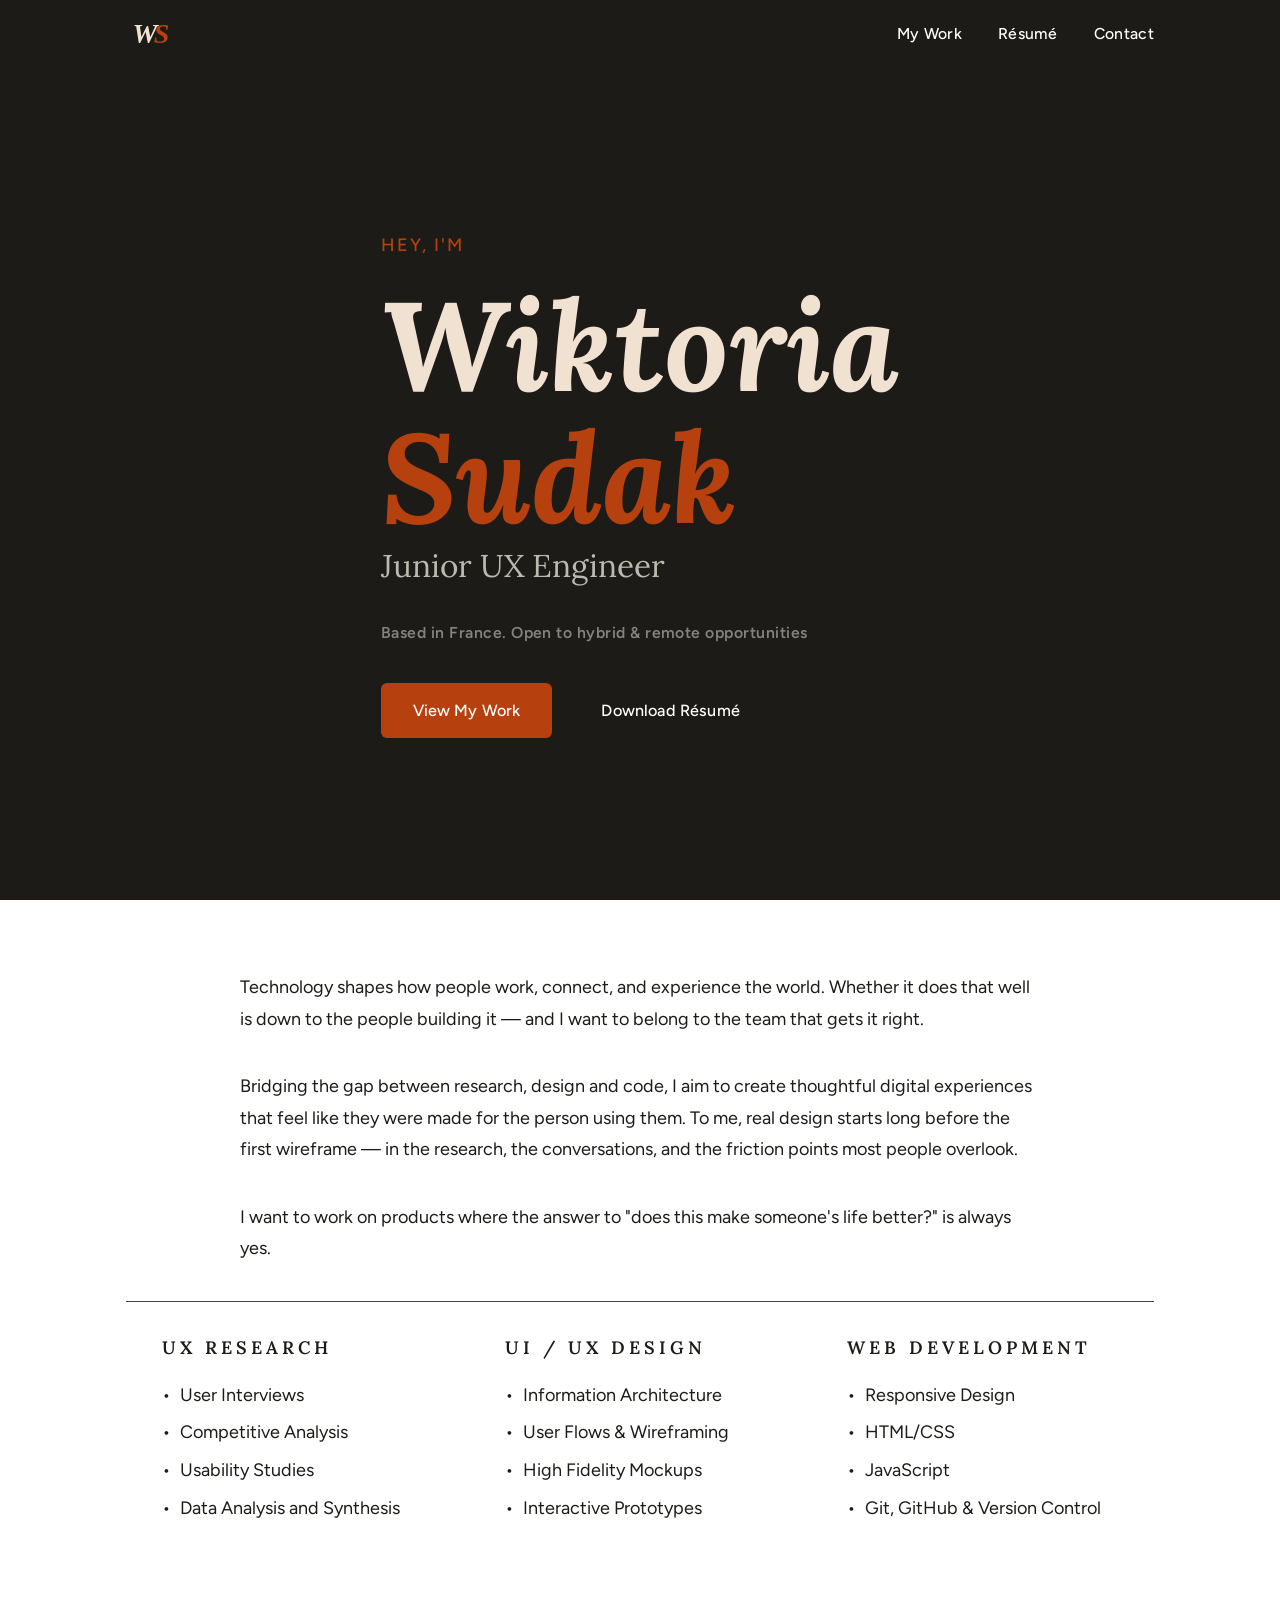
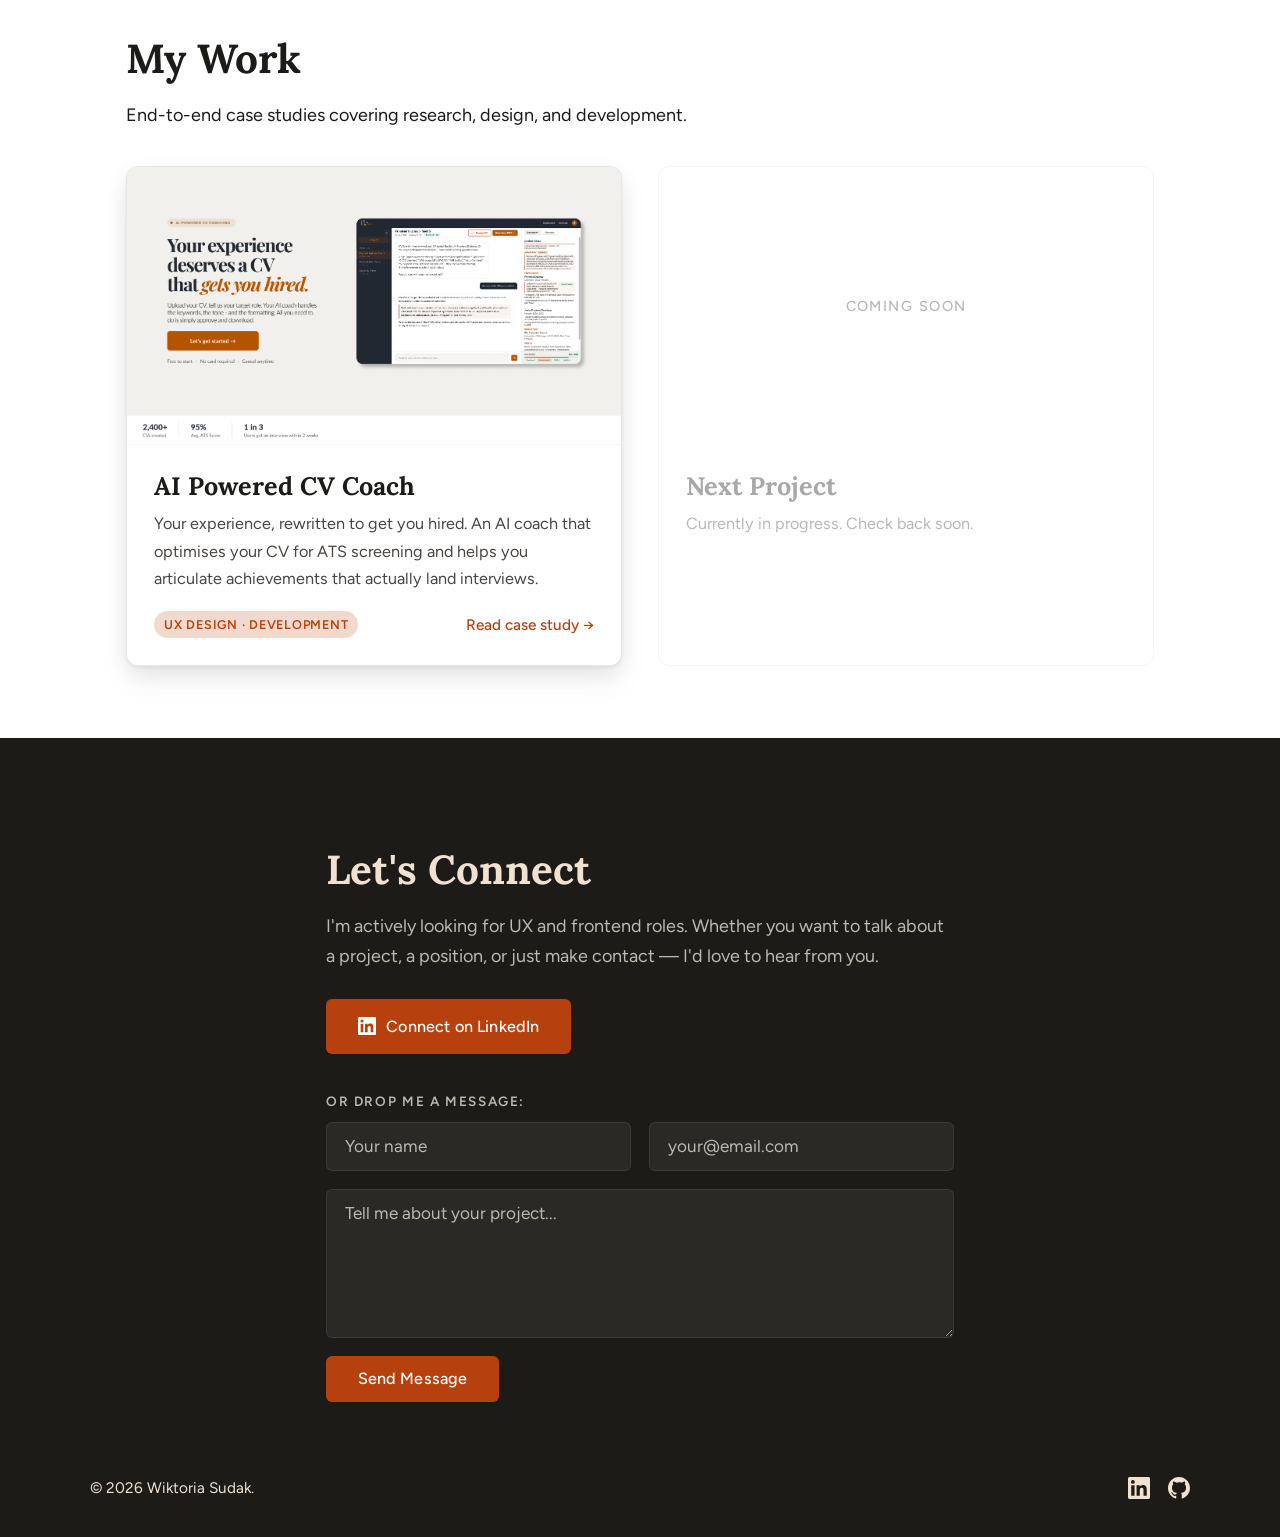
==== index.html @ c0b6336a "Resume added." ====
<!DOCTYPE html>
<html lang="en">
  <head>
    <meta charset="UTF-8" />
    <meta name="viewport" content="width=device-width, initial-scale=1.0" />
    <meta
      name="description"
      content="Wiktoria Sudak — UX Engineer portfolio. Designing and building thoughtful digital experiences."
    />
    <title>Wiktoria Sudak — UX Engineer</title>

    <!-- Favicon -->
    <link rel="icon" type="image/png" href="assets/images/logo/logo-favicon.png" />
    <link rel="apple-touch-icon" sizes="180x180" href="assets/images/logo/apple-touch-icon.png" />

    <!-- Google Fonts -->
    <link rel="preconnect" href="https://fonts.googleapis.com" />
    <link rel="preconnect" href="https://fonts.gstatic.com" crossorigin />
    <link
      href="https://fonts.googleapis.com/css2?family=Figtree:wght@400;500;600&family=Lora:ital,wght@0,600;0,700;1,600&display=swap"
      rel="stylesheet"
    />

    <!-- Stylesheets -->
    <link rel="stylesheet" href="css/style.css" />
    <link rel="stylesheet" href="css/components.css" />
    <link rel="stylesheet" href="css/animations.css" />
  </head>

  <body>

    <!-- ============================================================
         NAVBAR
    ============================================================ -->
    <nav class="navbar" id="navbar">
      <div class="nav-container">

        <a href="#hero" class="nav-logo">
          <img src="assets/images/logo/navbar-logo.svg" alt="WS logo" onerror="this.src='assets/images/logo/navbar-logo.png'">
        </a>

        <ul class="nav-links">
          <li><a href="#work" class="nav-link scroll-to">My Work</a></li>
          <li>
            <a href="resume.html" class="nav-link">Résumé</a>
          </li>
          <li><a href="#contact" class="nav-link scroll-to">Contact</a></li>
        </ul>

      </div>
    </nav>


    <!-- ============================================================
         HERO
    ============================================================ -->
    <section class="hero" id="hero">
      <div class="hero-container">

        <p class="hero-eyebrow">Hey, I'm</p>
        <h1 class="hero-name">
          <span class="hero-name-word hero-name-word--almond">Wiktoria</span><br>
          <span class="hero-name-word hero-name-word--rust">Sudak</span>
        </h1>
        <h2 class="hero-title">Junior UX Engineer</h2>
        <p class="hero-availability-text">Based in France. Open to hybrid &amp; remote opportunities</p>
        <!-- <hr class="hero-rule"> -->
        <div class="hero-cta">
          <a href="#work" class="btn btn-primary scroll-to">View My Work</a>
          <a
            href="resume.pdf"
            class="btn btn-secondary"
            target="_blank"
            rel="noopener noreferrer"
          >Download Résumé</a>
        </div>

      </div>
    </section>


    <!-- ============================================================
         BIO & SKILLS
    ============================================================ -->
    <section class="bio-skills" id="about">
      <div class="section-container">

        <p class="bio-intro">Technology shapes how people work, connect, and experience the world. 
          Whether it does that well is down to the people building it — 
          and I want to belong to the team that gets it right.
        </p>
        <p class="bio-intro">
          Bridging the gap between research, design and code, I aim to create thoughtful digital experiences that feel like they were made for the person using them. 
          To me, real design starts long before the first wireframe — in the research, the conversations, and the friction points most people overlook.
        </p>

        <p class="bio-intro">
          I want to work on products where the answer to "does this make someone's life better?" is always yes.
        </p>


        <hr class="bio-divider">

        <div class="skills-grid">

          <div class="skills-column">
            <h3 class="skills-heading">UX Research</h3>
            <ul class="skills-list">
              <li>User Interviews</li>
              <li>Competitive Analysis</li>
              <li>Usability Studies</li>
              <li>Data Analysis and Synthesis</li>
            </ul>
          </div>

          <div class="skills-column">
            <h3 class="skills-heading">UI / UX Design</h3>
            <ul class="skills-list">
              <li>Information Architecture</li>
              <li>User Flows & Wireframing</li>
              <li>High Fidelity Mockups</li>
              <li>Interactive Prototypes</li>
            </ul>
          </div>

          <div class="skills-column">
            <h3 class="skills-heading">Web Development</h3>
            <ul class="skills-list">
              <li>Responsive Design</li>
              <li>HTML/CSS</li>
              <li>JavaScript</li>
              <li>Git, GitHub & Version Control</li>
            </ul>
          </div>

        </div>

      </div>
    </section>


    <!-- ============================================================
         WORK — CASE STUDIES
    ============================================================ -->
    <section class="work" id="work">
      <div class="section-container">

        <div class="section-header">
          <h2 class="section-title">My Work</h2>
          <p class="section-subtitle">
            End-to-end case studies covering research, design, and development.
          </p>
        </div>
        <div class="case-studies-grid">

          <!-- Case Study Card 1: CV Sensei -->
          <article class="case-study-card" data-index="01">
            <a href="case-studies/cv-sensei.html" class="card-link">

              <div class="card-image-wrapper">
                <img
                  src="assets/images/cv-sensei/cover.png"
                  alt="CV Sensei project — AI-powered CV optimisation tool"
                  class="card-image"
                  loading="lazy"
                />
              </div>

              <div class="card-content">
                <h3 class="card-title">AI Powered CV Coach</h3>
                <p class="card-description">
                  Your experience, rewritten to get you hired. 
                  An AI coach that optimises your CV for ATS screening and helps you 
                  articulate achievements that actually land interviews.
                </p>
                <div class="card-meta">
                  <span class="card-tag">UX Design · Development</span>
                  <span class="card-read-more">Read case study →</span>
                </div>
              </div>

            </a>
          </article>

          <!-- Placeholder Card — Future Project -->
          <article class="case-study-card case-study-card--coming-soon" data-index="02">
            <div class="card-image-wrapper card-image-placeholder">
              <span class="placeholder-label">Coming Soon</span>
            </div>
            <div class="card-content">
              <h3 class="card-title">Next Project</h3>
              <p class="card-description">
                Currently in progress. Check back soon.
              </p>
            </div>
          </article>

        </div>

      </div>
    </section>


    <!-- ============================================================
         CONTACT
    ============================================================ -->
    <section class="contact" id="contact">
      <div class="section-container">

        <div class="section-header">
          <h2 class="section-title">Let's Connect</h2>
          <p class="section-subtitle">
            I'm actively looking for UX and frontend roles. 
            Whether you want to talk about a project, a position, 
            or just make contact — I'd love to hear from you.
          </p>
        </div>

        <a
          href="https://linkedin.com/in/wksudak"
          target="_blank"
          rel="noopener noreferrer"
          class="btn btn-primary contact-linkedin-btn"
        >
          <svg xmlns="http://www.w3.org/2000/svg" width="18" height="18" viewBox="0 0 24 24" fill="currentColor" aria-hidden="true">
            <path d="M20.447 20.452h-3.554v-5.569c0-1.328-.027-3.037-1.852-3.037-1.853 0-2.136 1.445-2.136 2.939v5.667H9.351V9h3.414v1.561h.046c.477-.9 1.637-1.85 3.37-1.85 3.601 0 4.267 2.37 4.267 5.455v6.286zM5.337 7.433a2.062 2.062 0 0 1-2.063-2.065 2.064 2.064 0 1 1 2.063 2.065zm1.782 13.019H3.555V9h3.564v11.452zM22.225 0H1.771C.792 0 0 .774 0 1.729v20.542C0 23.227.792 24 1.771 24h20.451C23.2 24 24 23.227 24 22.271V1.729C24 .774 23.2 0 22.222 0h.003z"/>
          </svg>
          Connect on LinkedIn
        </a>

        <div class="form-divider">
          <span>OR DROP ME A MESSAGE:</span>
        </div>

        <form
          class="contact-form"
          id="contact-form"
          action="https://formspree.io/f/mnjlzlgr"
          method="POST"
        >
          <div class="form-row">
            <div class="form-group">
              <input
                type="text"
                id="name"
                name="name"
                class="form-input"
                placeholder="Your name"
                required
              />
            </div>
            <div class="form-group">
              <input
                type="email"
                id="email"
                name="email"
                class="form-input"
                placeholder="your@email.com"
                required
              />
            </div>
          </div>

          <div class="form-group">
            <textarea
              id="message"
              name="message"
              class="form-input form-textarea"
              placeholder="Tell me about your project..."
              rows="6"
              required
            ></textarea>
          </div>

          <button type="submit" class="btn btn-primary contact-submit-btn">
            Send Message
          </button>

          <p class="form-status" id="form-status" aria-live="polite"></p>

        </form>

      </div>
    </section>


    <!-- ============================================================
         FOOTER
    ============================================================ -->
    <footer class="footer">
      <div class="footer-container">
        <p class="footer-copy">
          &copy; <span id="footer-year"></span> Wiktoria Sudak.
        </p>
        <ul class="footer-links">
          <li>
            <a
              href="https://linkedin.com/in/wksudak"
              target="_blank"
              rel="noopener noreferrer"
              class="footer-link"
              aria-label="LinkedIn"
            >
              <svg xmlns="http://www.w3.org/2000/svg" width="22" height="22" viewBox="0 0 24 24" fill="currentColor" aria-hidden="true">
                <path d="M20.447 20.452h-3.554v-5.569c0-1.328-.027-3.037-1.852-3.037-1.853 0-2.136 1.445-2.136 2.939v5.667H9.351V9h3.414v1.561h.046c.477-.9 1.637-1.85 3.37-1.85 3.601 0 4.267 2.37 4.267 5.455v6.286zM5.337 7.433a2.062 2.062 0 0 1-2.063-2.065 2.064 2.064 0 1 1 2.063 2.065zm1.782 13.019H3.555V9h3.564v11.452zM22.225 0H1.771C.792 0 0 .774 0 1.729v20.542C0 23.227.792 24 1.771 24h20.451C23.2 24 24 23.227 24 22.271V1.729C24 .774 23.2 0 22.222 0h.003z"/>
              </svg>
            </a>
          </li>
          <li>
            <a
              href="https://github.com/nmkap"
              target="_blank"
              rel="noopener noreferrer"
              class="footer-link"
              aria-label="GitHub"
            >
              <svg xmlns="http://www.w3.org/2000/svg" width="22" height="22" viewBox="0 0 24 24" fill="currentColor" aria-hidden="true">
                <path d="M12 0C5.374 0 0 5.373 0 12c0 5.302 3.438 9.8 8.207 11.387.599.111.793-.261.793-.577v-2.234c-3.338.726-4.033-1.416-4.033-1.416-.546-1.387-1.333-1.756-1.333-1.756-1.089-.745.083-.729.083-.729 1.205.084 1.839 1.237 1.839 1.237 1.07 1.834 2.807 1.304 3.492.997.107-.775.418-1.305.762-1.604-2.665-.305-5.467-1.334-5.467-5.931 0-1.311.469-2.381 1.236-3.221-.124-.303-.535-1.524.117-3.176 0 0 1.008-.322 3.301 1.23A11.509 11.509 0 0 1 12 5.803c1.02.005 2.047.138 3.006.404 2.291-1.552 3.297-1.23 3.297-1.23.653 1.653.242 2.874.118 3.176.77.84 1.235 1.911 1.235 3.221 0 4.609-2.807 5.624-5.479 5.921.43.372.823 1.102.823 2.222v3.293c0 .319.192.694.801.576C20.566 21.797 24 17.3 24 12c0-6.627-5.373-12-12-12z"/>
              </svg>
            </a>
          </li>
        </ul>
      </div>
    </footer>


    <!-- Scripts -->
    <script src="js/main.js"></script>
    <script src="js/form.js"></script>

  </body>
</html>
---- css/style.css ----
/* ------------------------------------------------------------
   Branding & Design Tokens
   ------------------------------------------------------------ */
:root {
 /* Backgrounds */
  --color-bg-dark:     #1C1B18;
  --color-bg-light:    #FFFBF1;
  --color-bg-white:    #FFFFFF;
  --color-bg-brown:    #562114;

/* Text — light surfaces */
  --color-text-primary:   #1C1B18;
  --color-text-accent:    #B7410E;
  --color-text-muted:     #4A4540;;

  /* Text — dark surfaces */
  --color-text-on-dark-primary: #FFFFFF;
  --color-text-on-dark-secondary:#F0E1D1;
  --color-text-on-dark-muted: #BCBAAE;
  --color-text-on-dark-accent: #B7410E;
  --color-text-on-dark-tertiary: #85827F;

  /* Buttons */
  --color-accent:       #B7410E;
  --color-secondary:    #F0E1D1;
  --color-accent-hover: #8E270E;

  /* Borders */
  --color-border:      #1C1B18;

  /* Typography */
  --font-sans:   'Figtree', system-ui, sans-serif;
  --font-serif:  'Lora', Georgia, serif;

  /* Spacing scale */
  --space-xs:  0.5rem;
  --space-sm:  1rem;  
  --space-md:  2rem;
  --space-lg:  4rem;
  --space-xl:  8rem;

  /* Layout */
  --max-width:       1100px;
  --nav-height:      68px;
  --border-radius:   12px;
  --border-radius-sm: 6px;

  /* Transitions */
  --transition: 0.25s ease;
}


/* ------------------------------------------------------------
   Reset & Box Model
   ------------------------------------------------------------ */
*,
*::before,
*::after {
  box-sizing: border-box;
  margin: 0;
  padding: 0;
}

html {
  scroll-behavior: smooth;
  scroll-padding-top: var(--nav-height);
  font-size: 18px;
  -webkit-text-size-adjust: 100%;
}

body {
  font-family: var(--font-sans);
  background-color: var(--color-bg-white);
  color: var(--color-text-primary);
  line-height: 1.7;
  min-height: 100vh;
  overflow-x: hidden;
}

img {
  display: block;
  max-width: 100%;
  height: auto;
}

a {
  color: inherit;
  text-decoration: none;
}

ul {
  list-style: none;
}

button {
  cursor: pointer;
  font-family: inherit;
  border: none;
  background: none;
}


/* ------------------------------------------------------------
   Typography
   ------------------------------------------------------------ */
h1, h2, h3, h4 {
  font-family: var(--font-serif);
  line-height: 1.15;
  font-weight: 700;
}

.section-title {
  font-family: var(--font-serif);
  font-size: clamp(1.5rem, 3.5vw, 2.25rem);
  font-weight: 700;
  color: var(--color-text-primary);
  margin-bottom: var(--space-sm);
}

.section-subtitle {
  font-size: 1rem;
  color: var(--color-text-secondary);
  max-width: 480px;
}

.section-header {
  margin-bottom: var(--space-md);
}

.section-container {
  max-width: var(--max-width);
  margin: 0 auto;
  padding: var(--space-lg) var(--space-md);
}


/* ------------------------------------------------------------
   Buttons
   ------------------------------------------------------------ */
.btn {
  display: inline-flex;
  align-items: center;
  gap: 0.5rem;
  padding: 0.75rem 1.75rem;
  border-radius: var(--border-radius-sm);
  font-size: 0.9rem;
  font-weight: 500;
  letter-spacing: 0.01em;
  transition: background-color var(--transition),
              color var(--transition),
              border-color var(--transition),
              transform var(--transition);
}

.btn:active {
  transform: scale(0.98);
}

.btn-primary {
  background-color: var(--color-accent);
  color: var(--color-text-on-dark-primary);
}

.btn-primary:hover {
  background-color: var(--color-accent-hover);
}

.btn-secondary {
  /* border: 1px solid var(--color-secondary); */
  color: var(--color-text-on-dark-primary);
  background-color: transparent;
}

.btn-secondary:hover {
  border-color: var(--color-accent-hover);
  color: var(--color-accent-hover);
}

.inline-accent-link {
  color: var(--color-accent);
  text-decoration: underline;
  text-underline-offset: 2px;
  transition: color 0.2s ease;
}

.inline-accent-link:hover {
  color: var(--color-accent-hover);
}

.btn-full {
  width: 100%;
  justify-content: center;
}
---- css/components.css ----
/* ============================================================
   COMPONENTS.CSS — Navbar, Hero, Cards, Form, Footer
   ============================================================ */


/* ------------------------------------------------------------
   NAVBAR
   ------------------------------------------------------------ */
.navbar {
  position: fixed;
  top: 0;
  left: 0;
  right: 0;
  z-index: 100;
  height: var(--nav-height);
  background-color: var(--color-bg-dark);
  backdrop-filter: blur(12px);
  -webkit-backdrop-filter: blur(12px);
  border-bottom: 1px solid transparent;
  transition: border-color var(--transition);
}

/* JS adds this class on scroll */
.navbar.scrolled {
  border-bottom-color: var(--color-border);
}

.nav-container {
  max-width: var(--max-width);
  margin: 0 auto;
  padding: 0 var(--space-md);
  height: 100%;
  display: flex;
  align-items: center;
  justify-content: space-between;
}

.nav-logo {
  display: flex;
  align-items: center;
  transition: opacity var(--transition);
}

.nav-logo img {
  height: 50px;
  width: auto;
  display: block;
}

.nav-logo:hover {
  opacity: 0.7;
}

.nav-links {
  display: flex;
  align-items: center;
  gap: var(--space-md);
}

.nav-link {
  font-size: 0.875rem;
  font-weight: 500;
  color: var(--color-text-on-dark-primary);
  letter-spacing: 0.02em;
  transition: color var(--transition);
  position: relative;
}

.nav-link::after {
  content: '';
  position: absolute;
  bottom: -3px;
  left: 0;
  width: 0;
  height: 1px;
  background-color: rgba(255, 255, 255, 0.7);
  transition: width var(--transition);
}

.nav-link:hover,
.nav-link.active {
  color: rgba(255, 255, 255, 0.95);
}

.nav-link:hover::after,
.nav-link.active::after {
  width: 100%;
}


/* ------------------------------------------------------------
   HERO
   ------------------------------------------------------------ */
.hero {
  min-height: 100vh;
  display: flex;
  align-items: center;
  padding-top: var(--nav-height);
  background-color: var(--color-bg-dark);
}

.hero-container {
  max-width: var(--max-width);
  margin: 0 auto;
  padding: var(--space-lg) var(--space-md);
}

.hero-eyebrow {
  font-size: 1rem;
  font-weight: 500;
  color: var(--color-accent);
  letter-spacing: 0.1em;
  text-transform: uppercase;
  margin-bottom: var(--space-sm);
}

.hero-name {
  font-family: var(--font-serif);
  color: var(--color-text-on-dark-secondary);
  font-size: clamp(3.5rem, 17.5vw, 7rem);
  font-weight: 700;
  font-style: italic;
  line-height: 1.05;
  margin-bottom: 0.25rem;
}

.hero-name-word--almond {
  color: var(--color-text-on-dark-secondary);
}

.hero-name-word--rust {
  color: var(--color-accent);
}

.hero-title {
  font-family: var(--font-serif);
  font-size: clamp(1.25rem, 2.5vw, 1.75rem);
  font-weight: 300;
  font-style: normal;
  color: var(--color-text-on-dark-muted);
  margin-bottom: var(--space-md);
}

.hero-availability-text {
  font-size: 0.875rem;
  font-weight: 600;
  color: var(--color-text-on-dark-tertiary);
  letter-spacing: 0.03em;
  margin-bottom: var(--space-md);
}

/* .hero-rule {
  width: 40px;
  border: none;
  border-top: 1px solid rgba(183, 65, 14, 0.45);
  margin-bottom: 48px;
} */

.hero-cta {
  display: flex;
  gap: var(--space-sm);
  flex-wrap: wrap;
}


/* ------------------------------------------------------------
   BIO & SKILLS
   ------------------------------------------------------------ */
.bio-skills {
  background-color: var(--color-bg-white);
  /* border-top: 1px solid #ece8e0; */
}

.bio-intro {
  font-family: var(--font-sans);
  font-size: 1rem;
  color: var(--color-text-primary);
  line-height: 1.75;
  max-width: 800px;
  margin: 0 auto var(--space-md);
  text-align: left;
}

.bio-divider {
  border: none;
  border-top: 1px solid var(--color-text-muted);
  margin: 0 0 var(--space-md);
}

.skills-grid {
  display: grid;
  grid-template-columns: repeat(3, 1fr);
  gap: var(--space-md);
  padding-left: var(--space-md);
}

.skills-heading {
  font-family: var(--font-serif);
  font-size: 1rem;
  font-weight: 600;
  letter-spacing: 0.22em;
  text-transform: uppercase;
  color: var(--color-text-primary);
  margin-bottom: var(--space-sm);
  text-align: left;
}

.skills-list {
  list-style: none;
  text-align: left;
}

.skills-list li {
  font-family: var(--font-sans);
  font-size: 1rem;
  color: var(--color-text-primary);
  padding: 0.3rem 0;
  line-height: 1.5;
  padding-left: 1rem;
  position: relative;
}

.skills-list li::before {
  content: "•";
  position: absolute;
  left: 0;
}


/* ------------------------------------------------------------
   WORK — CASE STUDY CARDS
   ------------------------------------------------------------ */
.work {
  background-color: var(--color-bg-white);
}

.work .section-container {
  padding-top: var(--space-md);
}

.section-subtitle {
  max-width: none;
}

.case-studies-grid {
  display: grid;
  grid-template-columns: repeat(auto-fit, minmax(320px, 1fr));
  gap: var(--space-md);
}

.case-study-card {
  background-color: var(--color-bg-white);
  border: 1px solid rgba(28,27,24,0.10);
  border-radius: var(--border-radius);
  overflow: hidden;
  box-shadow:
    0 2px 4px rgba(28,27,24,0.06),
    0 8px 24px rgba(28,27,24,0.08),
    0 16px 32px rgba(28,27,24,0.05);
  transition: transform 0.28s cubic-bezier(0.34,1.56,0.64,1), box-shadow 0.28s ease, border-color 0.28s ease;
  position: relative;
  top: 0;
}

.case-study-card:hover {
  transform: scale(1.03) translateY(-6px);
  border-color: rgba(122, 98, 72, 0.18);
  box-shadow:
    0 4px 8px rgba(28,27,24,0.07),
    0 16px 40px rgba(28,27,24,0.10),
    0 24px 48px rgba(28,27,24,0.06);
}

.case-study-card:active {
  transform: scale(1.01) translateY(2px);
  box-shadow:
    0 1px 3px rgba(28,27,24,0.05),
    0 4px 12px rgba(28,27,24,0.06),
    0 8px 16px rgba(28,27,24,0.04);
  transition-duration: 0.08s;
}

.case-study-card--coming-soon {
  opacity: 0.38;
  box-shadow: none;
  pointer-events: none;
}

.card-link {
  display: block;
}

.card-image-wrapper {
  position: relative;
  overflow: hidden;
  aspect-ratio: 16 / 9;
  background-color: var(--color-bg-white);
}

.card-image {
  width: 100%;
  height: 100%;
  object-fit: cover;
}

.card-image-placeholder {
  display: flex;
  align-items: center;
  justify-content: center;
  background: repeating-linear-gradient(
    45deg,
    var(--color-bg-card),
    var(--color-bg-card) 10px,
    var(--color-bg-light) 10px,
    var(--color-bg-light) 20px
  );
}

.placeholder-label {
  font-size: 0.8rem;
  font-weight: 500;
  color: var(--color-text-muted);
  letter-spacing: 0.1em;
  text-transform: uppercase;
}

.card-content {
  padding: 1.5rem;
}

.card-title {
  font-family: var(--font-serif);
  font-size: 1.4rem;
  font-weight: 700;
  color: var(--color-text-primary);
  margin-bottom: 0.5rem;
}

.card-description {
  font-size: 0.9rem;
  color: var(--color-text-muted);
  line-height: 1.7;
  margin-bottom: var(--space-sm);
}

.card-tag {
  display: inline-block;
  font-size: 0.7rem;
  font-weight: 600;
  letter-spacing: 0.06em;
  text-transform: uppercase;
  color: var(--color-text-on-dark-accent);
  background:rgba(183, 65, 14, 0.2);
  padding: 3px 10px;
  border-radius: 100px;
}

@media (max-width: 480px) {
  .card-tag {
    display: none;
  }
}

.card-meta {
  display: flex;
  align-items: center;
  justify-content: space-between;
}

.card-read-more {
  font-size: 0.85rem;
  font-weight: 500;
  color: var(--color-accent);
  transition: color var(--transition);
}

.case-study-card:hover .card-read-more {
  text-decoration: underline;
  text-underline-offset: 3px;
}


/* ------------------------------------------------------------
   CONTACT FORM
   ------------------------------------------------------------ */
.contact {
  background-color: var(--color-bg-dark);
  padding-top: var(--space-md);
}

.contact .section-container {
  padding-bottom: var(--space-sm);
  max-width: 700px;
}

.contact .section-header {
  margin-bottom: 1.5rem;
}

.contact .section-title {
  color: var(--color-text-on-dark-secondary);
}

.contact .section-subtitle {
  color: var(--color-text-on-dark-muted);
}

.contact-linkedin-btn,
.contact-submit-btn {
  display: flex;
  align-items: center;
  justify-content: center;
  gap: 0.6rem;
  margin-bottom: var(--space-sm);
  width: fit-content;
  margin-left: 0;
  margin-right: auto;
}

.form-divider {
  display: flex;
  align-items: center;
  justify-content: flex-start;
  gap: 1rem;
  margin-top: var(--space-md);
  margin-bottom: 0.5rem;
  color: var(--color-text-on-dark-muted);
  font-size: 0.75rem;
  font-weight: 600;
  letter-spacing: 0.12em;
}

.form-divider::before {
  display: none;
}

.form-divider::after {
  content: '';
  flex: 1;
  height: 1px;
  background-color: var(--color-border);
  opacity: 0.4;
}

.contact-form {
  max-width: 100%;
}

.form-row {
  display: grid;
  grid-template-columns: 1fr 1fr;
  gap: var(--space-sm);
}

.form-group {
  display: flex;
  flex-direction: column;
  margin-bottom: var(--space-sm);
}

.form-input {
  background-color: #2a2925;
  border: 1px solid rgba(255,255,255,0.08);
  border-radius: var(--border-radius-sm);
  color: var(--color-text-on-dark-primary);
  font-family: var(--font-sans);
  font-size: 0.95rem;
  padding: 0.75rem 1rem;
  transition: border-color var(--transition);
  width: 100%;
  outline: none;
  appearance: none;
  -webkit-appearance: none;
}

.form-input::placeholder {
  color: var(--color-text-on-dark-muted);
}

.form-input:focus {
  border-color: var(--color-accent);
}

.form-textarea {
  resize: vertical;
  min-height: 140px;
}

.form-status {
  margin-top: var(--space-sm);
  font-size: 0.9rem;
  text-align: center;
}

.form-status.success { color: #6ee7b7; }
.form-status.error   { color: #fca5a5; }


/* ------------------------------------------------------------
   FOOTER
   ------------------------------------------------------------ */
.footer {
  background-color: var(--color-bg-dark);
  border-top: 1px solid var(--color-border);
  padding: var(--space-md);
}

.footer-container {
  max-width: var(--max-width);
  margin: 0 auto;
  display: flex;
  align-items: center;
  justify-content: space-between;
  flex-wrap: wrap;
  gap: var(--space-sm);
}

.footer-copy {
  font-size: 0.85rem;
  color: var(--color-text-on-dark-secondary);
}

.footer-links {
  display: flex;
  gap: var(--space-sm);
}

.footer-link {
  display: flex;
  align-items: center;
  color: var(--color-text-on-dark-secondary);
  transition: color var(--transition);
}

.footer-link:hover {
  color: var(--color-accent);
}


/* ------------------------------------------------------------
   RESPONSIVE
   ------------------------------------------------------------ */
@media (max-width: 640px) {
  .form-row {
    grid-template-columns: 1fr;
    gap: 0;
  }

  .skills-grid {
    grid-template-columns: 1fr;
  }

  .hero-cta {
    flex-direction: column;
  }

  .btn {
    width: 100%;
    justify-content: center;
  }

  .nav-links {
    gap: var(--space-sm);
  }

  .footer-copy {
    flex: 1;
  }
}



/* ============================================================
   CASE STUDY — cv-sensei.html
   ============================================================ */

/* ── WIREFRAME LABEL UTILITY ── */
.label {
  font-family: monospace;
  font-size: 11px;
  letter-spacing: 0.08em;
  text-transform: uppercase;
  color: #888;
  margin-bottom: 6px;
  display: block;
}

/* ── PLACEHOLDER FRAMES ── */
.case-study-page .placeholder {
  background: #d4d4d4;
  border: 2px dashed #aaa;
  display: flex;
  align-items: center;
  justify-content: center;
  color: #888;
  font-family: monospace;
  font-size: 13px;
  text-align: center;
  padding: 12px;
}

/* ── LAYOUT SHELL ── */
.page { max-width: 1000px; margin: 0 auto; }

/* ── SECTION WRAPPERS ── */
.case-study-page section {
  padding: 48px 48px;
  background-color: var(--color-bg-white);
}
.case-study-page section:first-of-type {
  padding-top: calc(var(--nav-height) + var(--space-lg));
}
.case-study-page section.dark,
.case-study-page section.contact {
  background: var(--color-bg-dark);
  color: var(--color-text-on-dark-secondary);
  border-bottom: 1px solid var(--color-border);
}
.case-study-page section.contact {
  padding: 0;
}

/* ── ORIGIN QUESTION ── */
.origin-question {
  font-size: clamp(24px, 2.5vw, 28px);
  font-weight: 500;
  font-style: italic;
  line-height: 1.4;
  max-width: 820px;
  margin: 48px 0 0;
  padding: 0 0 0 28px;
  border-left: 4px solid var(--color-accent);
  color: var(--color-text-primary);
}

/* ── TYPOGRAPHY OVERRIDES ── */
.case-study-page h1 { font-size: clamp(72px, 8vw, 96px); line-height: 1; margin-bottom: 12px; }
.case-study-page h2 { font-size: clamp(1.75rem, 2.5vw, 1.75rem); font-weight: 700; margin-bottom: 24px; }
.case-study-page .section-title { font-size: clamp(1.5rem, 3.5vw, 2.25rem); margin-bottom: var(--space-sm); }
.case-study-page h3 { font-size: 26px; font-weight: 600; margin-top: 60px; margin-bottom: 20px; }
.case-study-page .dark h3 { margin-top: 24px; }
.case-study-page p  { font-size: 18px; max-width: 1000px; margin-bottom: 16px; color: inherit; }
.case-study-page .footer-copy { color: var(--color-text-on-dark-secondary); font-size: 0.85rem; }

/* ── HERO INTRO ── */
.case-study-page section.dark h3 {
  font-family: var(--font-sans);
  font-size: 18px;
  font-weight: 400;
  line-height: 1.7;
  color: var(--color-text-on-dark-secondary);
  max-width: 720px;
  margin-bottom: 0;
}

/* ── HERO ── */
.back-link {
  display: inline-flex;
  align-items: center;
  gap: 8px;
  font-family: var(--font-sans);
  font-size: 18px;
  color: var(--color-text-on-dark-accent);
  margin-bottom: 32px;
  text-decoration: none;
}
.eyebrow {
  font-family: var(--font-sans);
  font-size: 16px;
  letter-spacing: 0.1em;
  text-transform: uppercase;
  color: var(--color-text-on-dark-secondary);
  margin-bottom: 40px;
  display: block;
}

/* ── TLDR BANNER ── */
.tldr-grid {
  display: grid;
  grid-template-columns: repeat(3, 1fr);
  gap: 0;
  border-top: 1px solid #444;
  margin-top: 64px;
  padding-top: 32px;
}
.tldr-item { padding-right: 40px; }
.tldr-item .tldr-key {
  font-family: var(--font-sans);
  font-size: 16px;
  color: var(--color-accent);
  text-transform: uppercase;
  letter-spacing: 0.08em;
  margin-bottom: 10px;
  display: block;
}
.tldr-item .tldr-val {
  font-family: var(--font-sans);
  font-size: 16px;
  color: var(--color-text-on-dark-secondary);
  line-height: 1.7;
}

/* ── TWO-COLUMN LAYOUTS ── */
.two-col {
  display: grid;
  grid-template-columns: 1fr 1fr;
  gap: 48px;
  align-items: start;
}
.two-col-wide {
  display: grid;
  grid-template-columns: 2fr 1fr;
  gap: 48px;
  align-items: start;
}

/* ── PROJECT OVERVIEW ── */
.overview-stack {
  display: flex;
  flex-direction: column;
  margin-bottom: 48px;
}
.overview-card {
  background: none;
  border: none;
  border-top: 1px solid #ddd;
}
.overview-card__two-col {
  display: grid;
  grid-template-columns: 1fr 1fr;
  gap: 32px;
}

@media (max-width: 768px) {
  .overview-card__two-col {
    grid-template-columns: 1fr;
  }
}
.overview-card__two-col p,
.overview-card p {
  max-width: none;
}

/* ── RESEARCH QUESTIONS ── */
.research-questions {
  border-left: 4px solid var(--color-accent);
  padding-left: 28px;
  margin-top: 50px;
}
.rq-item {
  display: flex;
  align-items: baseline;
  gap: 24px;
  padding: 20px 0;
  border-top: 1px solid #ddd;
}
.rq-item:first-child {
  border-top: none;
  padding-top: 0;
}
.rq-number {
  font-family: var(--font-sans);
  font-size: 18px;
  color: var(--color-accent);
  flex-shrink: 0;
  min-width: 20px;
}
.rq-text {
  font-size: 17px;
  line-height: 1.5;
  margin: 0;
}

/* ── RESEARCH ── */
.research-methods {
  display: grid;
  grid-template-columns: repeat(3, 1fr);
  gap: 0 48px;
  margin: 24px 0;
}
.method-card {
  background: none;
  border: none;
  border-top: 1px solid #ddd;
  padding: 24px 0;
  display: flex;
  flex-direction: column;
}
.method-stat {
  font-size: clamp(48px, 6vw, 72px);
  font-weight: 700;
  color: var(--color-accent);
  line-height: 1;
  margin-bottom: 12px;
}
.method-title {
  font-size: 17px;
  font-weight: 700;
  color: var(--color-text-primary);
  margin-bottom: 10px;
}
.method-body {
  font-size: 15px;
  line-height: 1.65;
  color: var(--color-text-secondary);
  margin: 0;
}
.findings-list {
  display: grid;
  grid-template-columns: repeat(2, 1fr);
  gap: 0 48px;
  margin: 24px 0;
}

@media (max-width: 768px) {
  .findings-list {
    grid-template-columns: 1fr;
  }
}
.finding-item {
  background: none;
  border: none;
  border-top: 1px solid #ddd;
  padding: 24px 0;
  display: flex;
  flex-direction: column;
}
.finding-number {
  font-family: var(--font-sans);
  font-size: 13px;
  color: #999;
  margin-bottom: 10px;
}
.finding-title {
  font-size: 17px;
  font-weight: 700;
  color: var(--color-text-primary);
  margin-bottom: 10px;
}
.finding-body {
  font-size: 15px;
  line-height: 1.65;
  color: var(--color-text-secondary);
  margin: 0;
}
.persona-quote {
  background: none;
  border: none;
  padding: 48px 0;
  margin: 0 auto;
  font-style: italic;
  font-size: clamp(20px, 3vw, 28px);
  line-height: 1.5;
  max-width: 680px;
  text-align: center;
}
.persona-quote cite {
  display: block;
  font-style: normal;
  font-size: 12px;
  letter-spacing: 0.08em;
  text-transform: uppercase;
  margin-top: 20px;
  color: #444;
  font-family: var(--font-sans);
}

/* ── PROBLEM ── */
.problem-statement {
  font-size: clamp(18px, 2.5vw, 20px);
  font-weight: 400;
  font-style: normal;
  line-height: 1.5;
  max-width: 820px;
  margin: 32px 0;
  padding: 0 0 0 28px;
  border-left: 4px solid var(--color-accent);
  color: var(--color-text-primary);
}
/* ── PERSONA CAROUSEL ── */
.persona-carousel-wrapper {
  position: relative;
  margin: 32px 0;
  cursor: none;
}
.persona-carousel-track {
  display: flex;
  gap: 24px;
  overflow-x: auto;
  scroll-behavior: smooth;
  scrollbar-width: none;
  -ms-overflow-style: none;
  /* Show exactly 2 cards, hinting at a third */
  padding-right: 80px;
}
.persona-carousel-track::-webkit-scrollbar {
  display: none;
}
.persona-card {
  flex: 0 0 max(calc(70% - 12px), 320px);
  background: none;
  border: none;
}
.persona-card img {
  width: 100%;
  height: auto;
  display: block;
}
.persona-scroll-hint {
  position: absolute;
  right: 0;
  top: 50%;
  transform: translateY(-50%);
  display: flex;
  align-items: center;
  gap: 6px;
  font-size: 12px;
  letter-spacing: 0.06em;
  text-transform: uppercase;
  color: #888;
  background: rgba(255,255,255,0.92);
  padding: 8px 14px;
  border-radius: 999px;
  pointer-events: none;
  opacity: 0;
  transition: opacity 0.25s ease;
}
.persona-scroll-hint--visible {
  opacity: 1;
}
.hmw-list {
  display: grid;
  grid-template-columns: repeat(2, 1fr);
  gap: 0 48px;
  margin: 24px 0;
}

@media (max-width: 768px) {
  .hmw-list {
    grid-template-columns: 1fr;
  }
}
.hmw-item {
  background: none;
  border: none;
  border-top: 1px solid #ddd;
  padding: 24px 0;
  display: flex;
  flex-direction: column;
}
.hmw-number {
  font-family: var(--font-sans);
  font-size: 13px;
  color: #999;
  margin-bottom: 10px;
}
.hmw-title {
  font-size: 17px;
  font-weight: 700;
  color: var(--color-text-primary);
  margin-bottom: 10px;
}
.hmw-label {
  margin-top: 48px;
}
.case-study-page .hmw-question {
  border-left: 3px solid var(--color-accent);
  padding: 12px 0 12px 24px;
  margin-bottom: 32px;
  font-family: var(--font-sans);
  font-size: clamp(20px, 2.5vw, 24px);
  font-weight: 500;
  font-style: italic;
  line-height: 1.4;
  color: var(--color-text-secondary);
}
.hmw-body {
  font-size: 15px;
  line-height: 1.65;
  color: var(--color-text-secondary);
  margin: 0;
}

/* ── DESIGNING THE SOLUTION ── */
.flow-placeholder { width: 100%; height: 320px; }
.wireframe-grid {
  display: grid;
  grid-template-columns: 1fr 1fr;
  gap: 24px;
  margin: 24px 0;
}

@media (max-width: 768px) {
  .wireframe-grid {
    grid-template-columns: 1fr;
  }
}
.mockup-row {
  display: grid;
  grid-template-columns: 7fr 3fr;
  gap: 40px;
  align-items: center;
  margin: 24px 0 48px;
}
.mockup-row--reverse {
  direction: rtl;
}
.mockup-row--reverse > * {
  direction: ltr;
}
.mockup-text p {
  max-width: none;
}
@media (max-width: 1024px) {
  .mockup-row,
  .mockup-row--reverse {
    grid-template-columns: 1fr;
    direction: ltr;
  }
  .mockup-row--reverse > * {
    direction: ltr;
  }
  .mockup-screen { order: 1; }
  .mockup-text   { order: 2; }
}

@media (max-width: 768px) {
  .tldr-grid {
    grid-template-columns: 1fr;
  }
  .tldr-item {
    padding-right: 0;
    padding-bottom: 24px;
  }
}
.mockup-grid {
  display: grid;
  grid-template-columns: repeat(3, 1fr);
  gap: 20px;
  margin: 24px 0;
}

/* ── REFINING ── */
.iteration-row {
  display: grid;
  grid-template-columns: 1fr 40px 1fr;
  gap: 16px;
  align-items: center;
  margin: 24px 0;
}
.iteration-row img {
  aspect-ratio: 20 / 13;
  object-fit: cover;
  object-position: top;
}
.arrow-box {
  text-align: center;
  font-size: 24px;
  color: #888;
}

@media (max-width: 1024px) {
  .iteration-row {
    grid-template-columns: 1fr;
  }
  .arrow-box {
    transform: rotate(90deg);
  }
}
.wcag-block {
  display: flex;
  flex-direction: column;
  gap: 20px;
}
.wcag-text h4 {
  font-size: 1.25rem;
  margin-bottom: 12px;
}
.wcag-text p {
  max-width: none;
}
.a11y-grid {
  display: grid;
  grid-template-columns: repeat(2, 1fr);
  gap: 20px;
  margin-top: 24px;
}
.a11y-card {
  background: none;
  border: none;
  border-top: 1px solid #ddd;
  padding: 24px 0;
}


/* ── REFLECTION ── */
.reflection-grid {
  display: grid;
  grid-template-columns: repeat(2, 1fr);
  gap: 64px;
  margin: 32px 0;
}
.reflection-card {
  background: none;
  border: none;
  border-top: 1px solid #ddd;
  padding: 24px 0;
}
.reflection-card li {
  margin-bottom: 20px;
}

@media (max-width: 1024px) {
  .reflection-grid {
    grid-template-columns: 1fr;
    gap: 0;
  }
}

/* ── DIVIDER ── */
.case-study-page hr { border: none; border-top: 1px solid #bbb; margin: 40px 0; }

/* ── Video wrapper & Safari play button ─────────────────────── */
/*
 * .video-wrapper is injected by JS only in Safari.
 * It inherits the video's display context and adds
 * the stacking context needed for the button overlay.
 */
.video-wrapper {
  position: relative;
  display: block;
  width: 100%;
}

.video-wrapper video {
  display: block;
  width: 100%;
}

.video-play-btn {
  position: absolute;
  inset: 0;
  display: flex;
  align-items: center;
  justify-content: center;
  background: rgba(0, 0, 0, 0.28);
  border: none;
  cursor: pointer;
  transition: background 0.2s ease, opacity 0.3s ease;
  color: #fff;
}

.video-play-btn:hover {
  background: rgba(0, 0, 0, 0.4);
}

.video-play-btn svg {
  width: 72px;
  height: 72px;
  filter: drop-shadow(0 2px 8px rgba(0, 0, 0, 0.4));
}
---- css/animations.css ----
/* ============================================================
   ANIMATIONS.CSS — Scroll reveal, transitions
   ============================================================ */

/* ------------------------------------------------------------
   Scroll reveal — elements fade up into view
   JS adds .visible class when element enters viewport
   ------------------------------------------------------------ */
.reveal {
  opacity: 0;
  transform: translateY(24px);
  transition: opacity 0.6s ease, transform 0.6s ease;
}

.reveal.visible {
  opacity: 1;
  transform: translateY(0);
}

/* Stagger delay for grid children */
.reveal:nth-child(1) { transition-delay: 0s; }
.reveal:nth-child(2) { transition-delay: 0.1s; }
.reveal:nth-child(3) { transition-delay: 0.2s; }
.reveal:nth-child(4) { transition-delay: 0.3s; }

/* Hero elements animate in on page load */
@keyframes fadeUp {
  from {
    opacity: 0;
    transform: translateY(20px);
  }
  to {
    opacity: 1;
    transform: translateY(0);
  }
}

.hero-eyebrow         { animation: fadeUp 0.6s ease 0.1s both; }
.hero-name            { animation: fadeUp 0.6s ease 0.2s both; }
.hero-title           { animation: fadeUp 0.6s ease 0.3s both; }
.hero-bio             { animation: fadeUp 0.6s ease 0.4s both; }
.hero-availability-text { animation: fadeUp 0.6s ease 0.5s both; }
.hero-cta             { animation: fadeUp 0.6s ease 0.6s both; }

/* Respect user's motion preferences */
@media (prefers-reduced-motion: reduce) {
  *,
  *::before,
  *::after {
    animation-duration: 0.01ms !important;
    transition-duration: 0.01ms !important;
  }

  html {
    scroll-behavior: auto;
  }
}
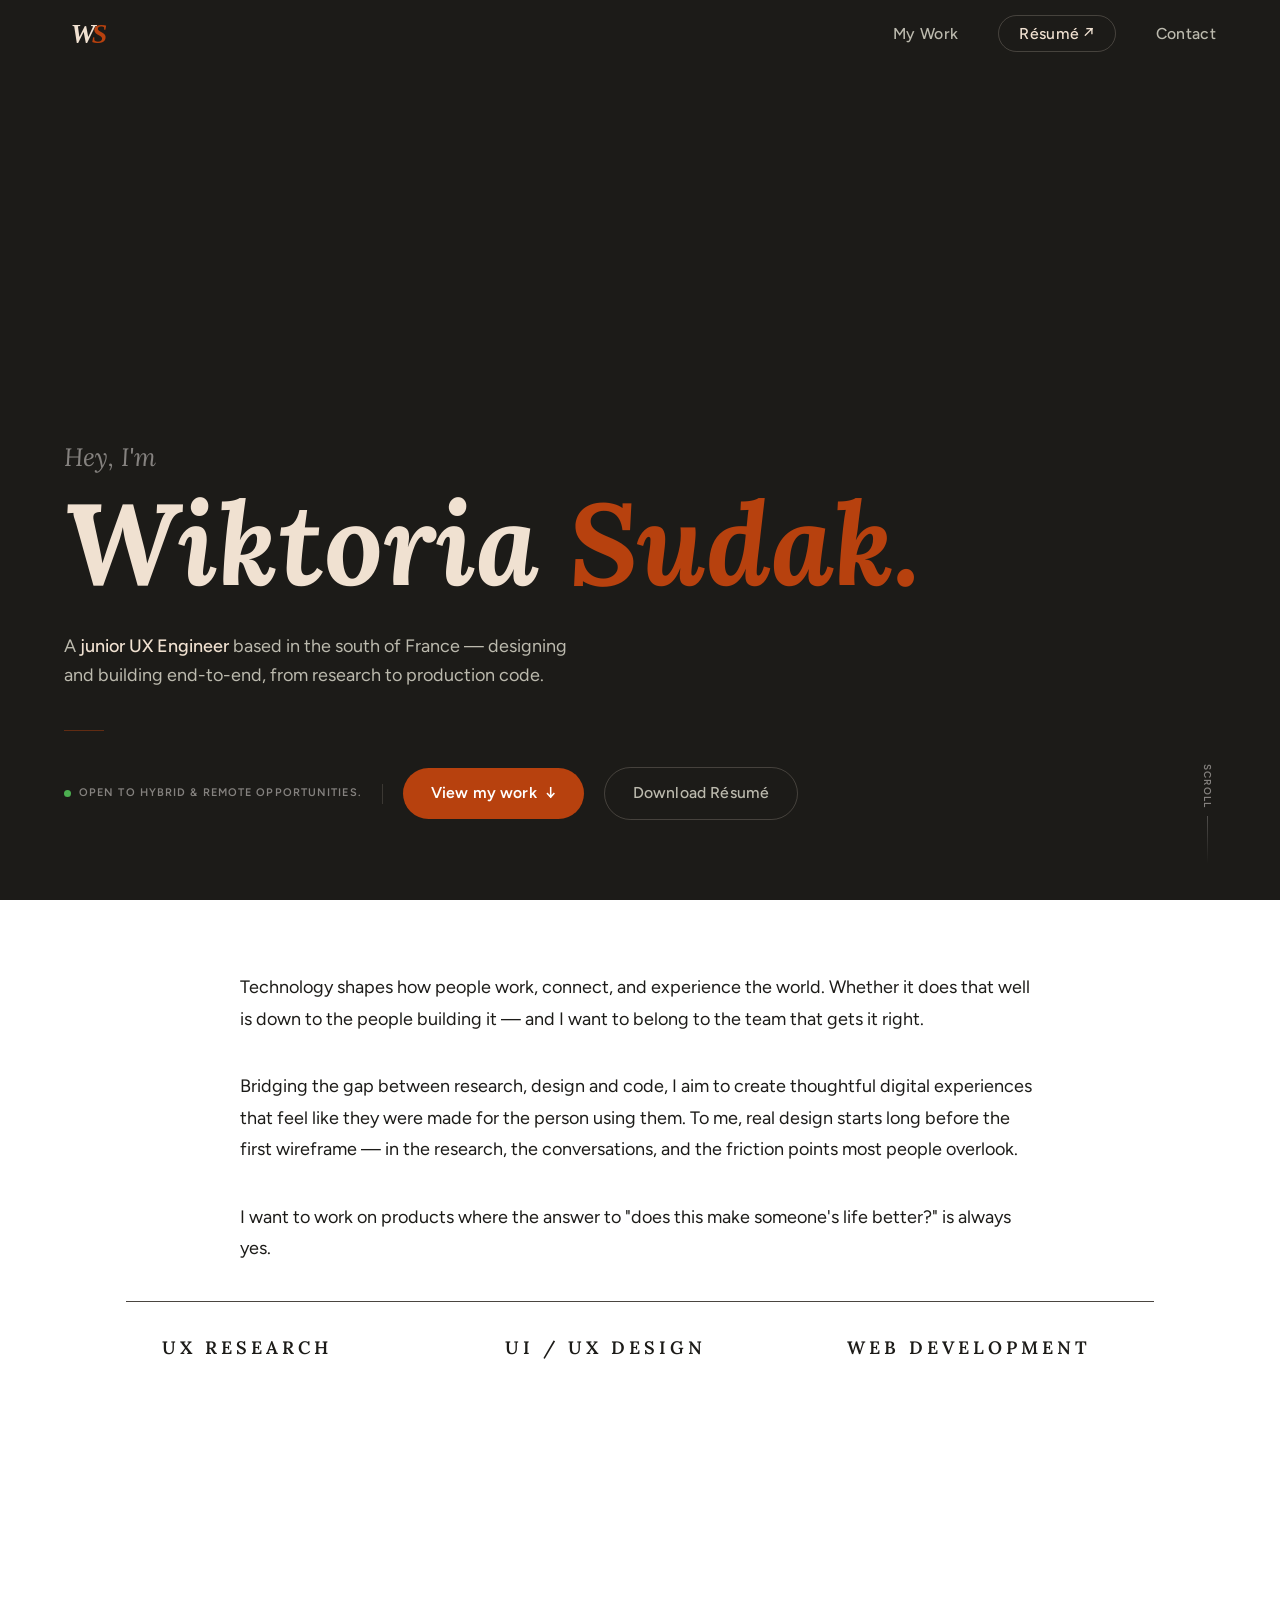
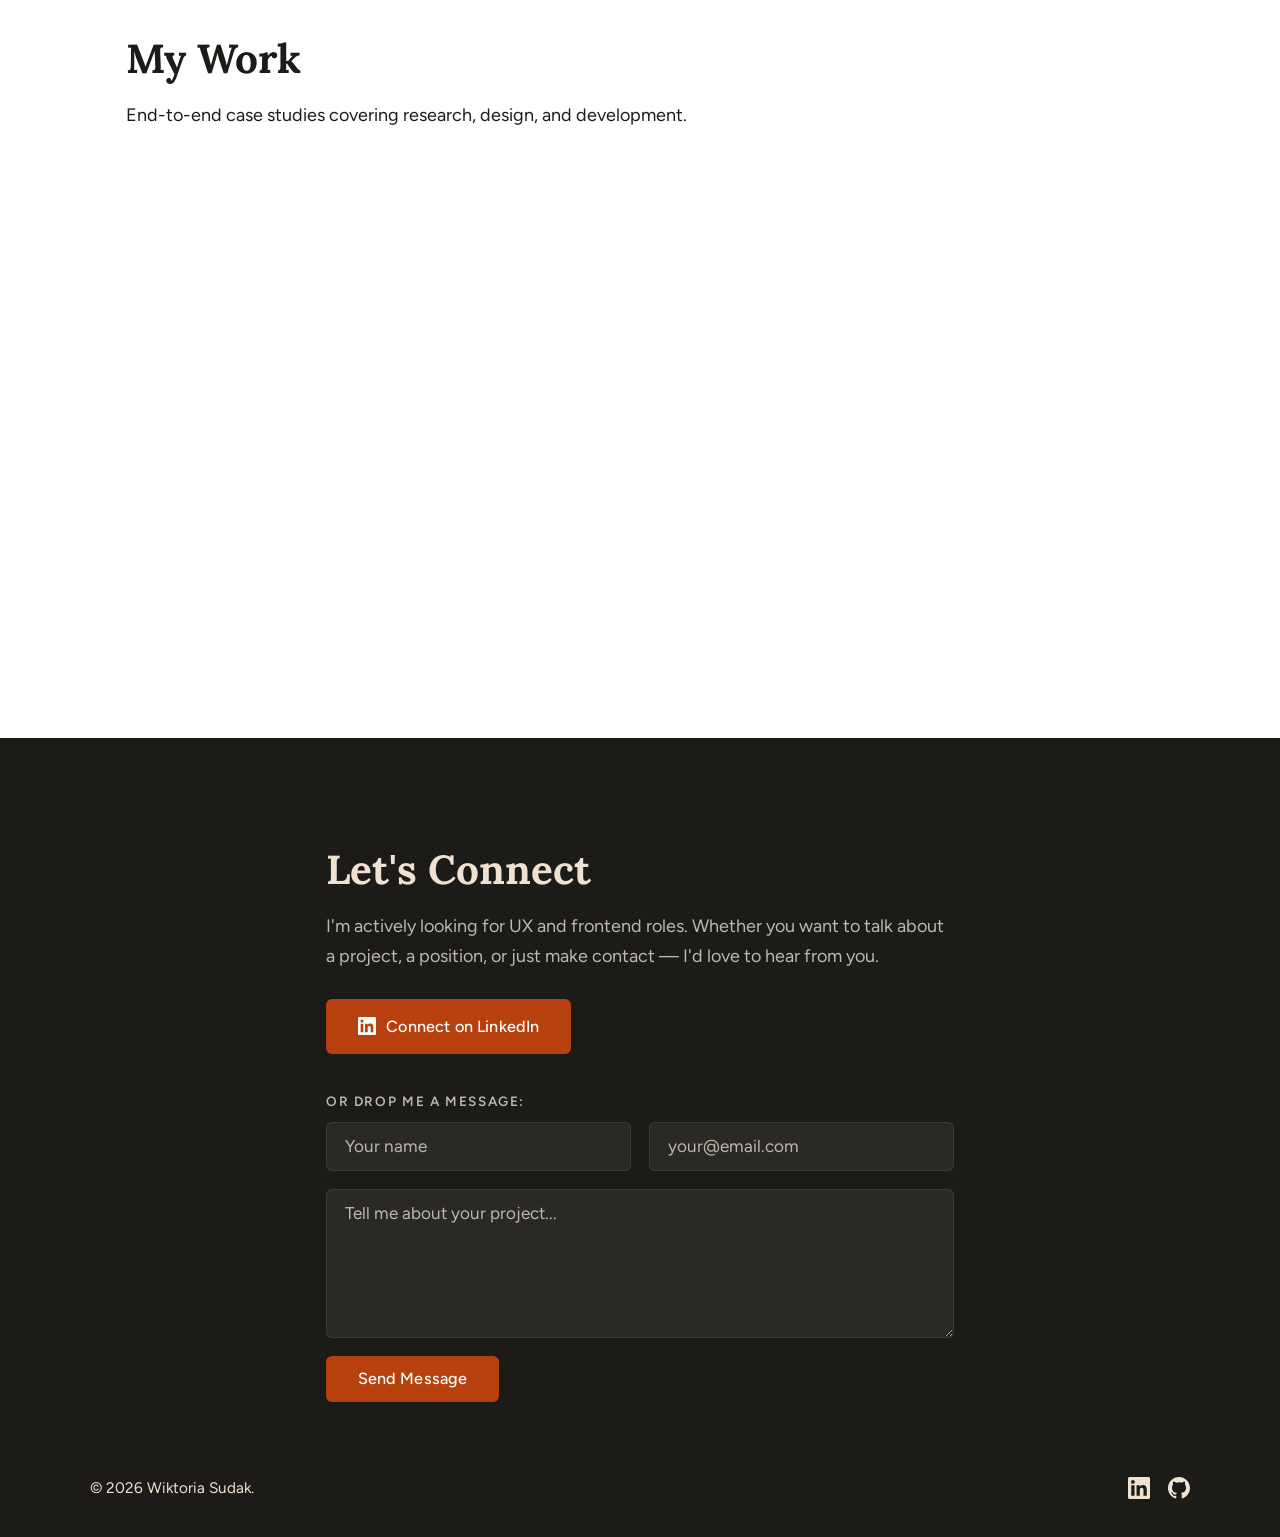
==== commit 679e2c80: "Hero banner & navbar - final tweaks." ====
--- a/index.html
+++ b/index.html
@@ -17,7 +17,7 @@
     <link rel="preconnect" href="https://fonts.googleapis.com" />
     <link rel="preconnect" href="https://fonts.gstatic.com" crossorigin />
     <link
-      href="https://fonts.googleapis.com/css2?family=Figtree:wght@400;500;600&family=Lora:ital,wght@0,600;0,700;1,600&display=swap"
+      href="https://fonts.googleapis.com/css2?family=Figtree:wght@400;500;600&family=Lora:ital,wght@0,600;0,700;1,400;1,700&display=swap"
       rel="stylesheet"
     />
 
@@ -41,9 +41,7 @@
 
         <ul class="nav-links">
           <li><a href="#work" class="nav-link scroll-to">My Work</a></li>
-          <li>
-            <a href="resume.html" class="nav-link">Résumé</a>
-          </li>
+          <li><a href="resume.html" class="nav-link nav-link--resume">Résumé ↗</a></li>
           <li><a href="#contact" class="nav-link scroll-to">Contact</a></li>
         </ul>
 
@@ -59,24 +57,40 @@
 
         <p class="hero-eyebrow">Hey, I'm</p>
         <h1 class="hero-name">
-          <span class="hero-name-word hero-name-word--almond">Wiktoria</span><br>
-          <span class="hero-name-word hero-name-word--rust">Sudak</span>
+          <span class="hero-name-word hero-name-word--almond">Wiktoria </span><span class="hero-name-word hero-name-word--rust">Sudak.</span>
         </h1>
-        <h2 class="hero-title">Junior UX Engineer</h2>
-        <p class="hero-availability-text">Based in France. Open to hybrid &amp; remote opportunities</p>
-        <!-- <hr class="hero-rule"> -->
+
+        <p class="hero-descriptor">
+          A <strong>junior UX Engineer</strong> based in the south of France —
+          designing and building end-to-end, from research to production code.
+        </p>
+
+        <div class="hero-rule"></div>
+
         <div class="hero-cta">
-          <a href="#work" class="btn btn-primary scroll-to">View My Work</a>
+          <div class="hero-avail">
+            <span class="hero-avail-dot"></span>
+            Open to hybrid & remote opportunities.
+          </div>
+          <div class="hero-bottom-sep"></div>
+          <a href="#work" class="hero-btn-primary scroll-to">
+            View my work <span aria-hidden="true">↓</span>
+          </a>
           <a
-            href="resume.pdf"
-            class="btn btn-secondary"
-            target="_blank"
-            rel="noopener noreferrer"
+            href="assets/wiktoria-sudak-resume.pdf"
+            class="hero-btn-secondary"
+            id="resume-download"
           >Download Résumé</a>
         </div>
 
       </div>
     </section>
+
+    <!-- Scroll indicator -->
+    <div class="scroll-hint" aria-hidden="true">
+      <span>Scroll</span>
+      <div class="scroll-line"></div>
+    </div>
 
 
     <!-- ============================================================
@@ -327,6 +341,29 @@
     <!-- Scripts -->
     <script src="js/main.js"></script>
     <script src="js/form.js"></script>
+    <script>
+      document.getElementById('resume-download').addEventListener('click', function (e) {
+        e.preventDefault();
+        var url = this.href;
+        fetch(url)
+          .then(function (res) {
+            if (!res.ok) throw new Error('fetch failed');
+            return res.blob();
+          })
+          .then(function (blob) {
+            var a = document.createElement('a');
+            a.href = URL.createObjectURL(blob);
+            a.download = 'Wiktoria-Sudak-Resume.pdf';
+            document.body.appendChild(a);
+            a.click();
+            document.body.removeChild(a);
+            setTimeout(function () { URL.revokeObjectURL(a.href); }, 10000);
+          })
+          .catch(function () {
+            window.open(url, '_blank');
+          });
+      });
+    </script>
 
   </body>
 </html>
--- a/css/components.css
+++ b/css/components.css
@@ -26,9 +26,7 @@
 }
 
 .nav-container {
-  max-width: var(--max-width);
-  margin: 0 auto;
-  padding: 0 var(--space-md);
+  padding: 0 64px;
   height: 100%;
   display: flex;
   align-items: center;
@@ -54,37 +52,34 @@
 .nav-links {
   display: flex;
   align-items: center;
-  gap: var(--space-md);
+  gap: 40px;
 }
 
 .nav-link {
   font-size: 0.875rem;
   font-weight: 500;
-  color: var(--color-text-on-dark-primary);
+  color: var(--color-text-on-dark-muted);
   letter-spacing: 0.02em;
   transition: color var(--transition);
-  position: relative;
-}
-
-.nav-link::after {
-  content: '';
-  position: absolute;
-  bottom: -3px;
-  left: 0;
-  width: 0;
-  height: 1px;
-  background-color: rgba(255, 255, 255, 0.7);
-  transition: width var(--transition);
 }
 
 .nav-link:hover,
 .nav-link.active {
-  color: rgba(255, 255, 255, 0.95);
-}
-
-.nav-link:hover::after,
-.nav-link.active::after {
-  width: 100%;
+  color: var(--color-text-on-dark-secondary);
+}
+
+.nav-link--resume {
+  color: var(--color-text-on-dark-secondary);
+  border: 1px solid rgba(240, 225, 209, 0.2);
+  padding: 8px 20px;
+  border-radius: 100px;
+  transition: background var(--transition), border-color var(--transition);
+}
+
+.nav-link--resume:hover {
+  background: rgba(240, 225, 209, 0.06);
+  border-color: rgba(240, 225, 209, 0.35);
+  color: var(--color-text-on-dark-secondary);
 }
 
 
@@ -94,34 +89,35 @@
 .hero {
   min-height: 100vh;
   display: flex;
-  align-items: center;
+  flex-direction: column;
+  justify-content: flex-end;
   padding-top: var(--nav-height);
   background-color: var(--color-bg-dark);
 }
 
 .hero-container {
-  max-width: var(--max-width);
-  margin: 0 auto;
-  padding: var(--space-lg) var(--space-md);
+  padding: var(--space-lg) 64px 80px;
 }
 
 .hero-eyebrow {
-  font-size: 1rem;
-  font-weight: 500;
-  color: var(--color-accent);
-  letter-spacing: 0.1em;
-  text-transform: uppercase;
-  margin-bottom: var(--space-sm);
+  font-family: var(--font-serif);
+  font-style: italic;
+  font-weight: 400;
+  font-size: 1.4rem;
+  color: var(--color-text-on-dark-tertiary);
+  letter-spacing: 0;
+  text-transform: none;
+  margin-bottom: 4px;
 }
 
 .hero-name {
   font-family: var(--font-serif);
   color: var(--color-text-on-dark-secondary);
-  font-size: clamp(3.5rem, 17.5vw, 7rem);
+  font-size: clamp(4rem, 9vw, 6.5rem);
   font-weight: 700;
   font-style: italic;
   line-height: 1.05;
-  margin-bottom: 0.25rem;
+  margin-bottom: 28px;
 }
 
 .hero-name-word--almond {
@@ -132,34 +128,137 @@
   color: var(--color-accent);
 }
 
-.hero-title {
-  font-family: var(--font-serif);
-  font-size: clamp(1.25rem, 2.5vw, 1.75rem);
-  font-weight: 300;
-  font-style: normal;
+.hero-descriptor {
+  font-family: var(--font-sans);
+  font-weight: 400;
+  font-size: 1rem;
   color: var(--color-text-on-dark-muted);
-  margin-bottom: var(--space-md);
-}
-
-.hero-availability-text {
+  line-height: 1.6;
+  max-width: 520px;
+  margin-bottom: 2.25rem;
+}
+
+.hero-descriptor strong {
+  color: var(--color-text-on-dark-secondary);
+  font-weight: 500;
+}
+
+.hero-rule {
+  width: 40px;
+  height: 1px;
+  background: rgba(183, 65, 14, 0.45);
+  border: none;
+  margin-bottom: 36px;
+}
+
+.hero-cta {
+  display: flex;
+  align-items: center;
+  gap: 20px;
+  flex-wrap: wrap;
+}
+
+.hero-avail {
+  display: inline-flex;
+  align-items: center;
+  gap: 8px;
+  font-family: var(--font-sans);
+  font-size: 0.611rem;
+  font-weight: 600;
+  letter-spacing: 0.1em;
+  text-transform: uppercase;
+  color: var(--color-text-on-dark-tertiary);
+}
+
+.hero-avail-dot {
+  width: 7px;
+  height: 7px;
+  border-radius: 50%;
+  background: #4CAF50;
+  flex-shrink: 0;
+}
+
+.hero-bottom-sep {
+  width: 1px;
+  height: 20px;
+  background: rgba(240, 225, 209, 0.15);
+}
+
+.hero-btn-primary {
+  display: inline-flex;
+  align-items: center;
+  gap: 8px;
+  font-family: var(--font-sans);
   font-size: 0.875rem;
   font-weight: 600;
+  color: var(--color-text-on-dark-primary);
+  background: var(--color-accent);
+  border: none;
+  border-radius: 100px;
+  padding: 12px 28px;
+  cursor: pointer;
+  text-decoration: none;
+  letter-spacing: 0.01em;
+  transition: background 0.2s ease, transform 0.15s ease;
+}
+
+.hero-btn-primary:hover {
+  background: var(--color-accent-hover);
+  transform: translateY(-1px);
+}
+
+.hero-btn-secondary {
+  display: inline-flex;
+  align-items: center;
+  gap: 8px;
+  font-family: var(--font-sans);
+  font-size: 0.875rem;
+  font-weight: 500;
+  color: var(--color-text-on-dark-muted);
+  background: transparent;
+  border: 1px solid rgba(240, 225, 209, 0.2);
+  border-radius: 100px;
+  padding: 12px 28px;
+  cursor: pointer;
+  text-decoration: none;
+  letter-spacing: 0.01em;
+  transition: color 0.2s ease, border-color 0.2s ease, transform 0.15s ease;
+}
+
+.hero-btn-secondary:hover {
+  color: var(--color-text-on-dark-secondary);
+  border-color: rgba(240, 225, 209, 0.4);
+  transform: translateY(-1px);
+}
+
+/* Scroll indicator */
+.scroll-hint {
+  position: fixed;
+  bottom: 36px;
+  right: 64px;
+  display: flex;
+  flex-direction: column;
+  align-items: center;
+  gap: 8px;
+  z-index: 50;
+  pointer-events: none;
+  opacity: 0;
+  transition: opacity 0.4s ease;
+}
+
+.scroll-hint span {
+  font-size: 0.556rem;
+  font-weight: 600;
+  letter-spacing: 0.12em;
+  text-transform: uppercase;
   color: var(--color-text-on-dark-tertiary);
-  letter-spacing: 0.03em;
-  margin-bottom: var(--space-md);
-}
-
-/* .hero-rule {
-  width: 40px;
-  border: none;
-  border-top: 1px solid rgba(183, 65, 14, 0.45);
-  margin-bottom: 48px;
-} */
-
-.hero-cta {
-  display: flex;
-  gap: var(--space-sm);
-  flex-wrap: wrap;
+  writing-mode: vertical-rl;
+}
+
+.scroll-line {
+  width: 1px;
+  height: 48px;
+  background: linear-gradient(to bottom, rgba(133, 130, 127, 0.5), transparent);
 }
 
 
--- a/css/animations.css
+++ b/css/animations.css
@@ -35,12 +35,11 @@
   }
 }
 
-.hero-eyebrow         { animation: fadeUp 0.6s ease 0.1s both; }
-.hero-name            { animation: fadeUp 0.6s ease 0.2s both; }
-.hero-title           { animation: fadeUp 0.6s ease 0.3s both; }
-.hero-bio             { animation: fadeUp 0.6s ease 0.4s both; }
-.hero-availability-text { animation: fadeUp 0.6s ease 0.5s both; }
-.hero-cta             { animation: fadeUp 0.6s ease 0.6s both; }
+.hero-eyebrow    { animation: fadeUp 0.6s ease 0.1s both; }
+.hero-name       { animation: fadeUp 0.7s ease 0.2s both; }
+.hero-descriptor { animation: fadeUp 0.7s ease 0.35s both; }
+.hero-rule       { animation: fadeUp 0.6s ease 0.45s both; }
+.hero-cta        { animation: fadeUp 0.6s ease 0.55s both; }
 
 /* Respect user's motion preferences */
 @media (prefers-reduced-motion: reduce) {
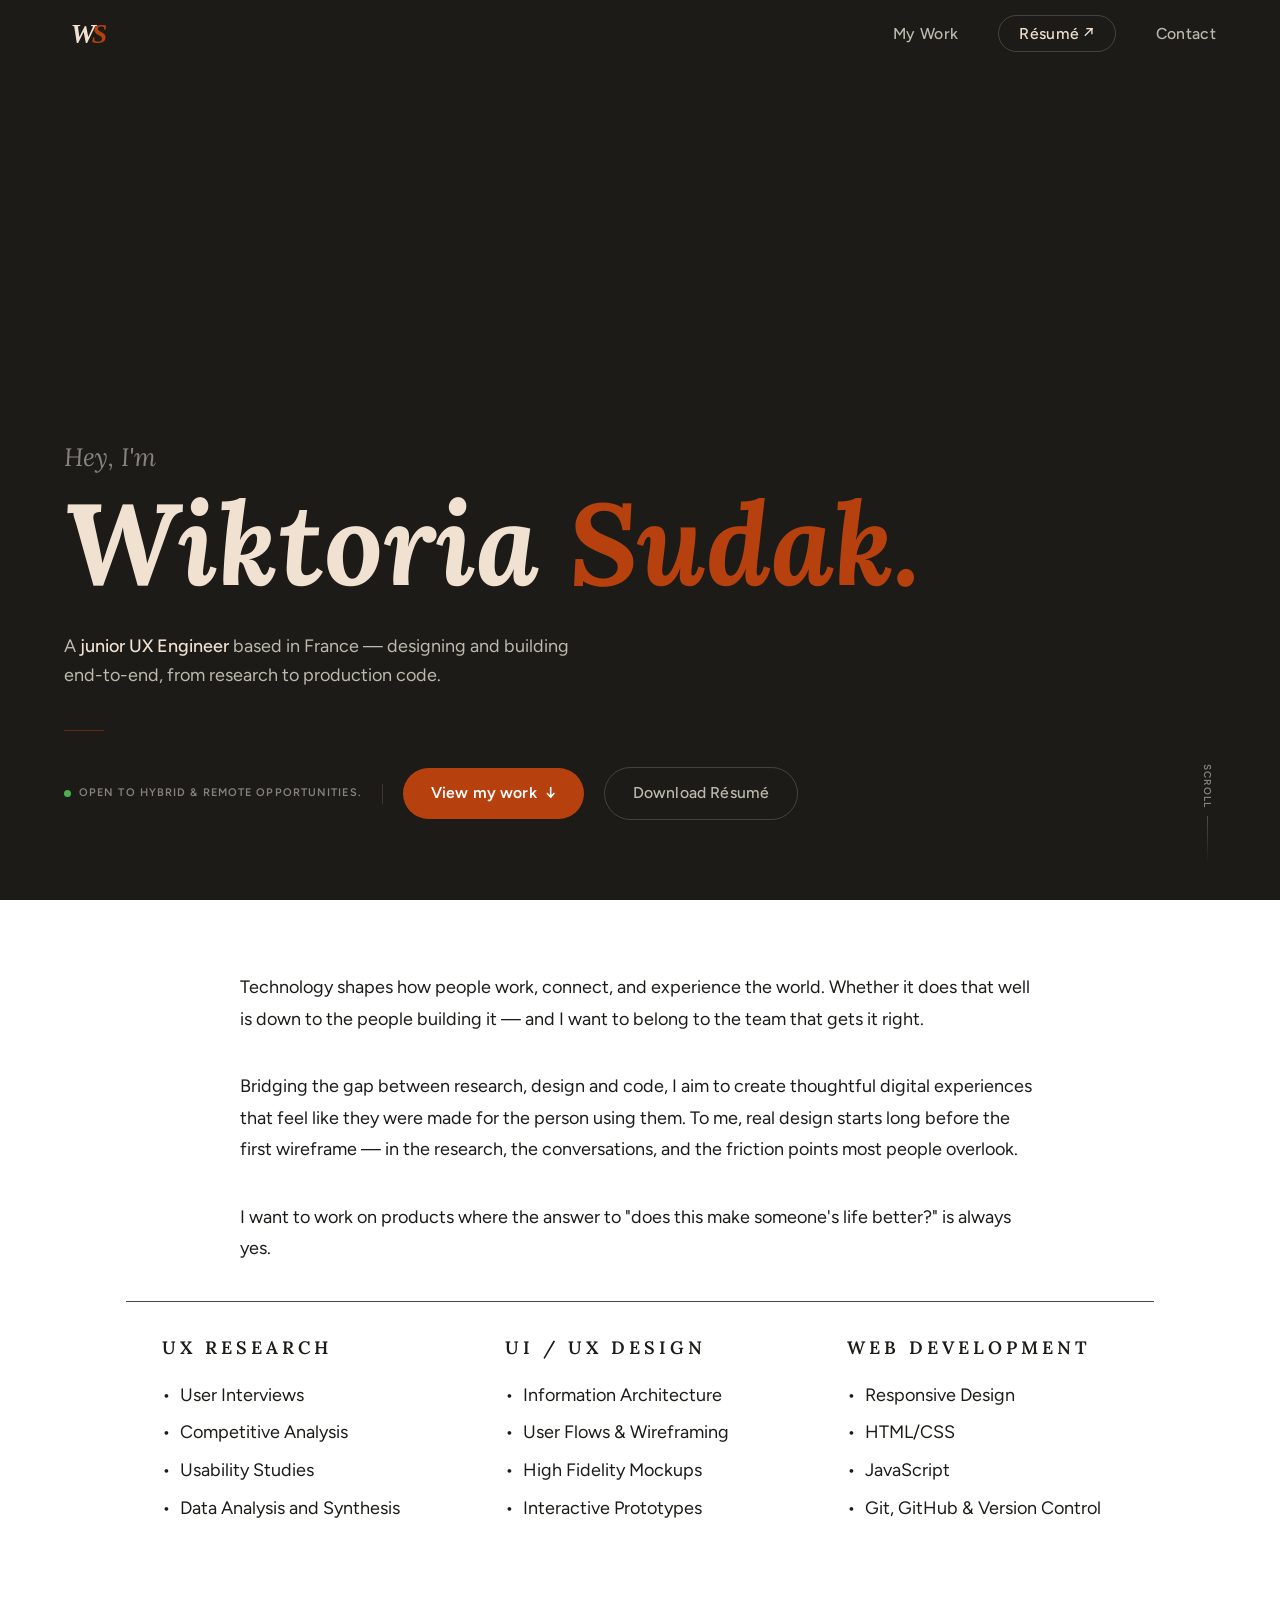
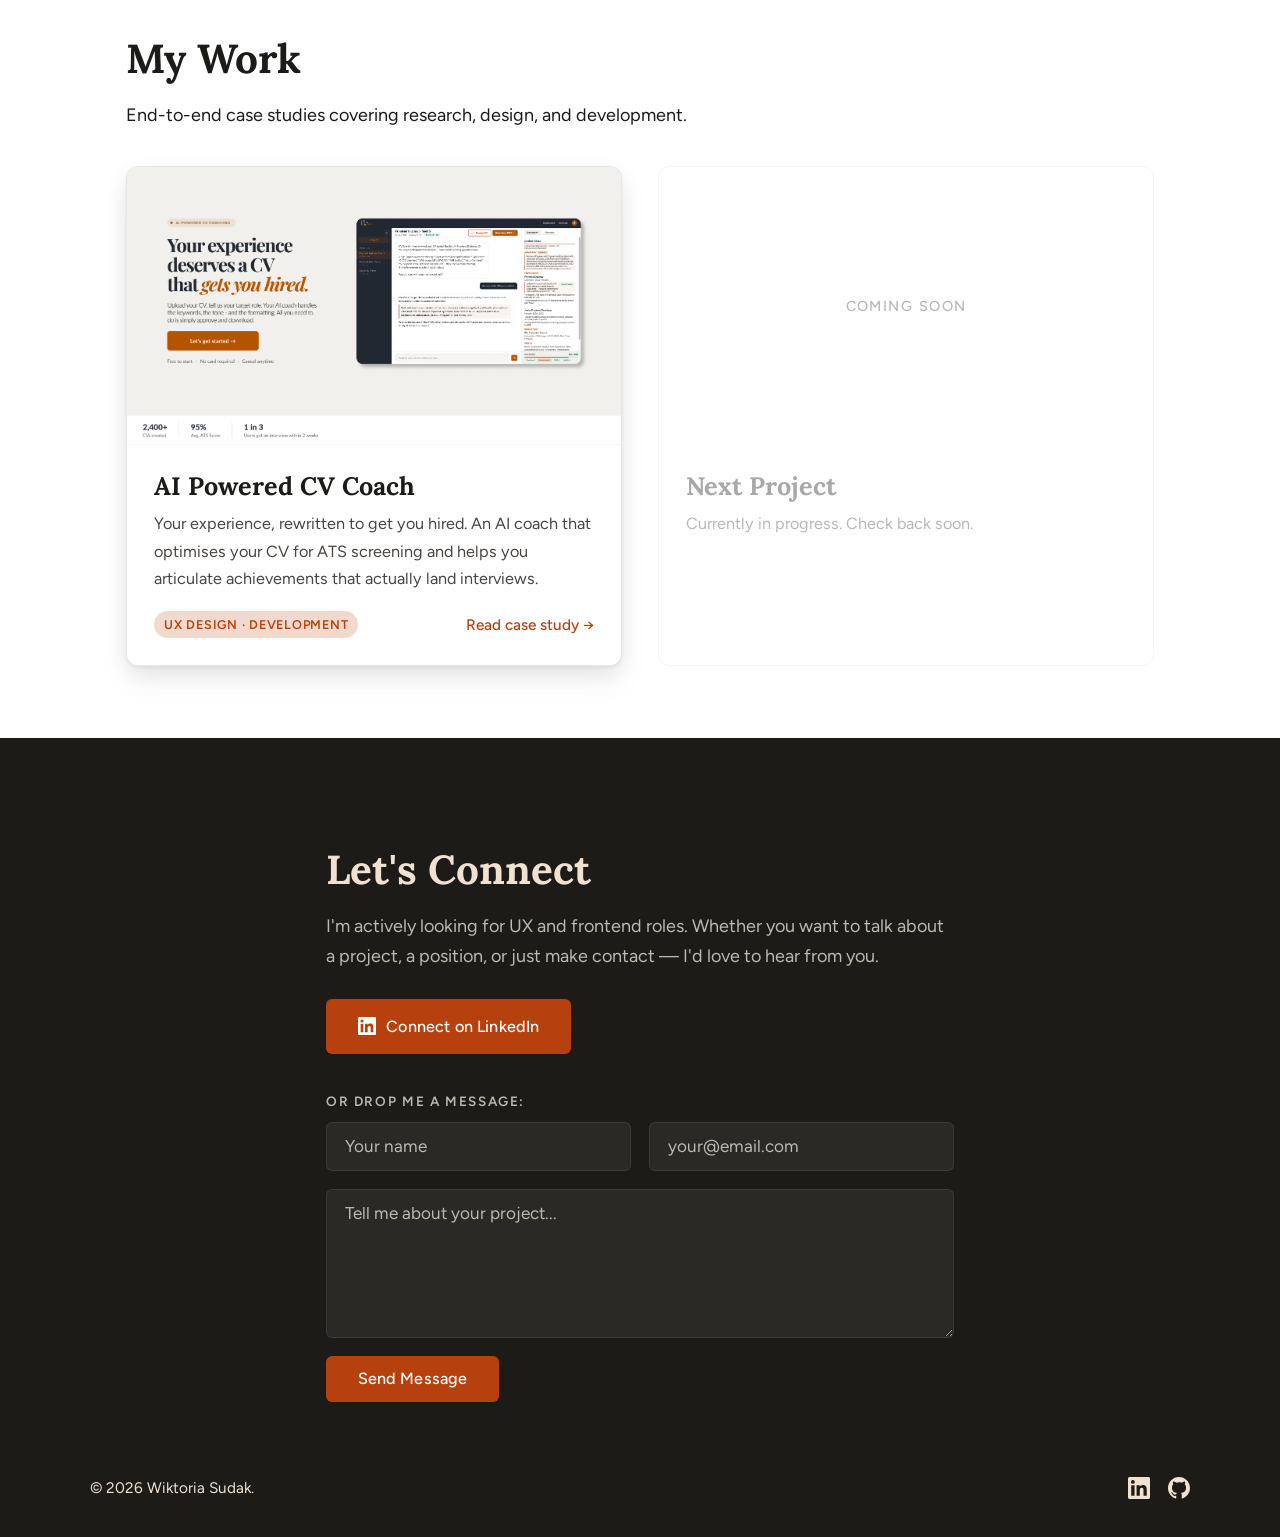
==== commit f0cc61d3: "Responsive design checks - updated." ====
--- a/index.html
+++ b/index.html
@@ -61,7 +61,7 @@
         </h1>
 
         <p class="hero-descriptor">
-          A <strong>junior UX Engineer</strong> based in the south of France —
+          A <strong>junior UX Engineer</strong> based in France —
           designing and building end-to-end, from research to production code.
         </p>
 
--- a/css/style.css
+++ b/css/style.css
@@ -66,6 +66,7 @@
   scroll-padding-top: var(--nav-height);
   font-size: 18px;
   -webkit-text-size-adjust: 100%;
+  overflow-x: hidden;
 }
 
 body {
@@ -74,7 +75,6 @@
   color: var(--color-text-primary);
   line-height: 1.7;
   min-height: 100vh;
-  overflow-x: hidden;
 }
 
 img {
--- a/css/components.css
+++ b/css/components.css
@@ -26,6 +26,7 @@
 }
 
 .nav-container {
+  width: 100%;
   padding: 0 64px;
   height: 100%;
   display: flex;
@@ -88,6 +89,7 @@
    ------------------------------------------------------------ */
 .hero {
   min-height: 100vh;
+  min-height: 100svh;
   display: flex;
   flex-direction: column;
   justify-content: flex-end;
@@ -658,8 +660,47 @@
     justify-content: center;
   }
 
+  .nav-container {
+    padding: 0 20px;
+  }
+
+  .nav-logo img {
+    height: 38px;
+  }
+
   .nav-links {
-    gap: var(--space-sm);
+    gap: 12px;
+  }
+
+  .nav-link {
+    font-size: 0.8rem;
+  }
+
+  .nav-link--resume {
+    padding: 6px 12px;
+  }
+
+  .hero-container {
+    padding: var(--space-lg) 20px 60px;
+  }
+
+  .scroll-hint {
+    display: none;
+  }
+
+  .case-study-page section {
+    padding: 36px 20px;
+  }
+
+  .case-study-page section:first-of-type {
+    padding-top: calc(var(--nav-height) + var(--space-md));
+  }
+
+  .two-col,
+  .two-col-wide,
+  .research-methods,
+  .mockup-grid {
+    grid-template-columns: 1fr;
   }
 
   .footer-copy {
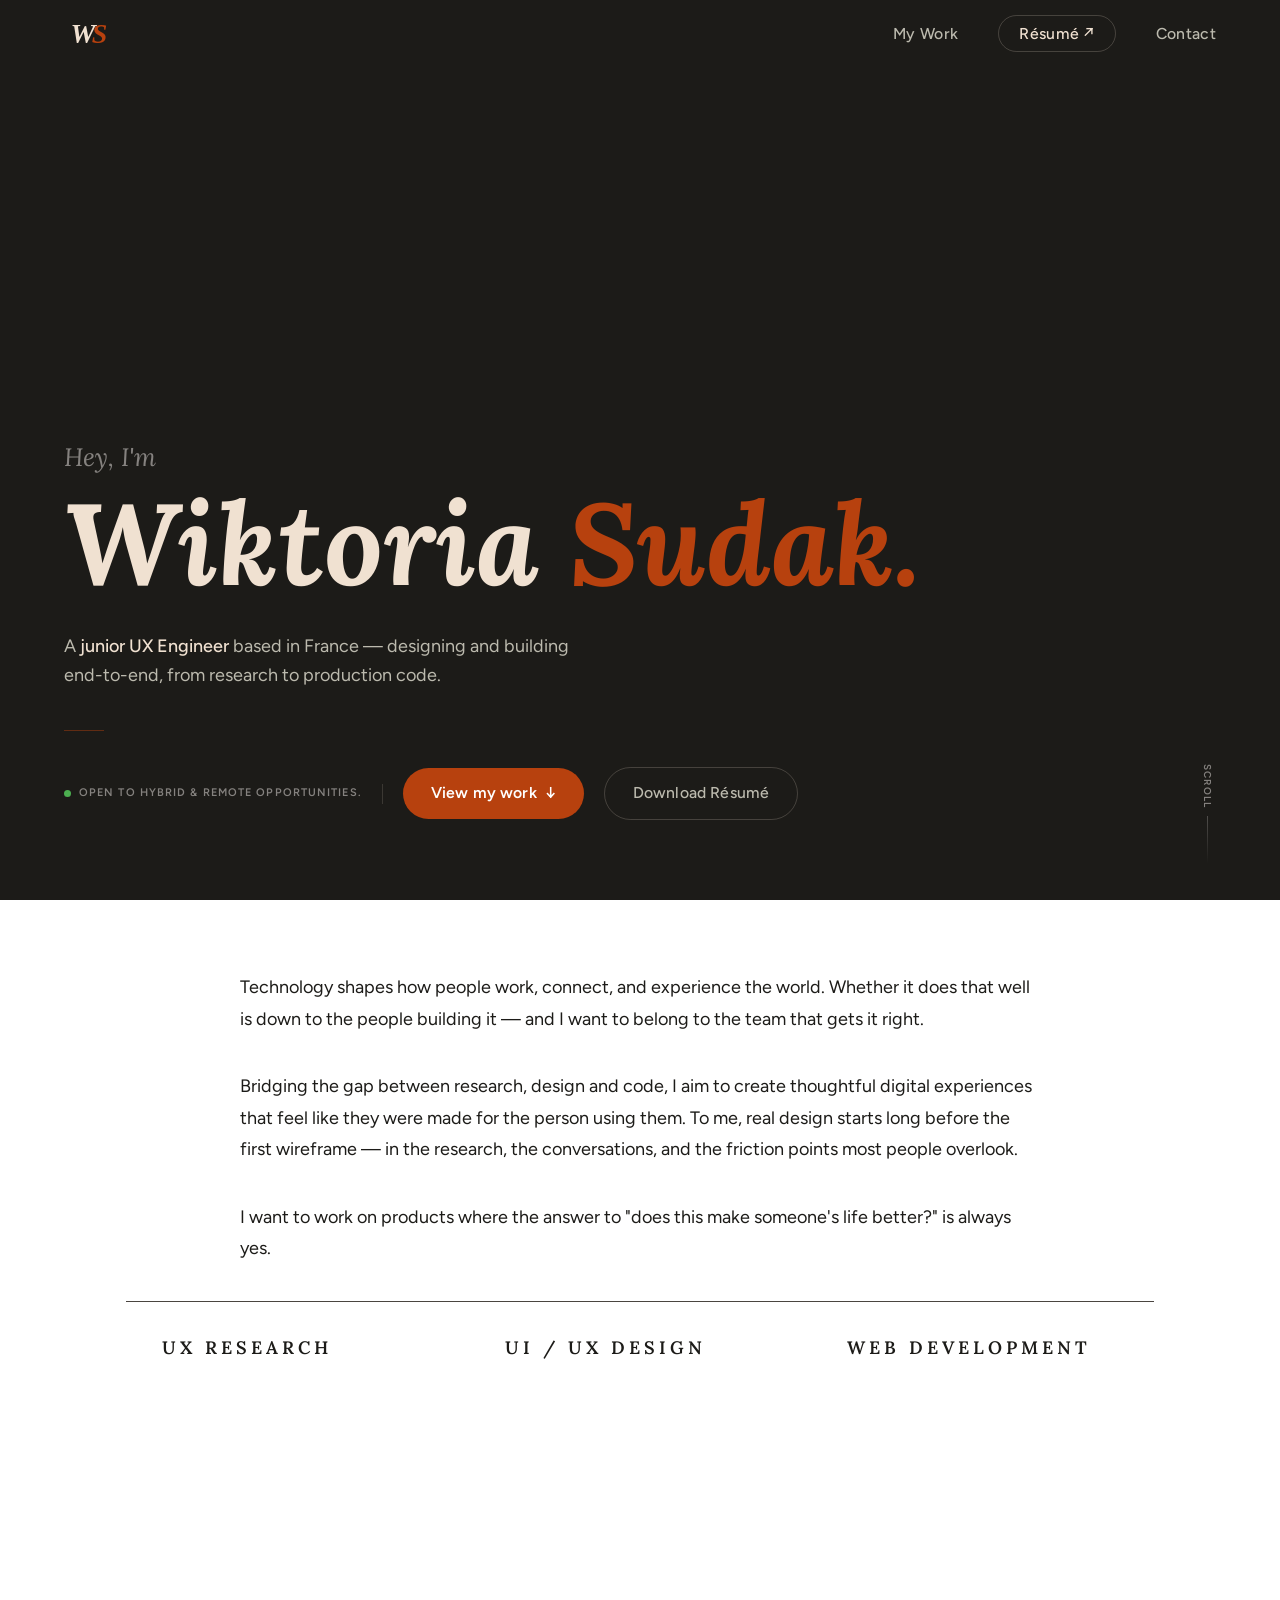
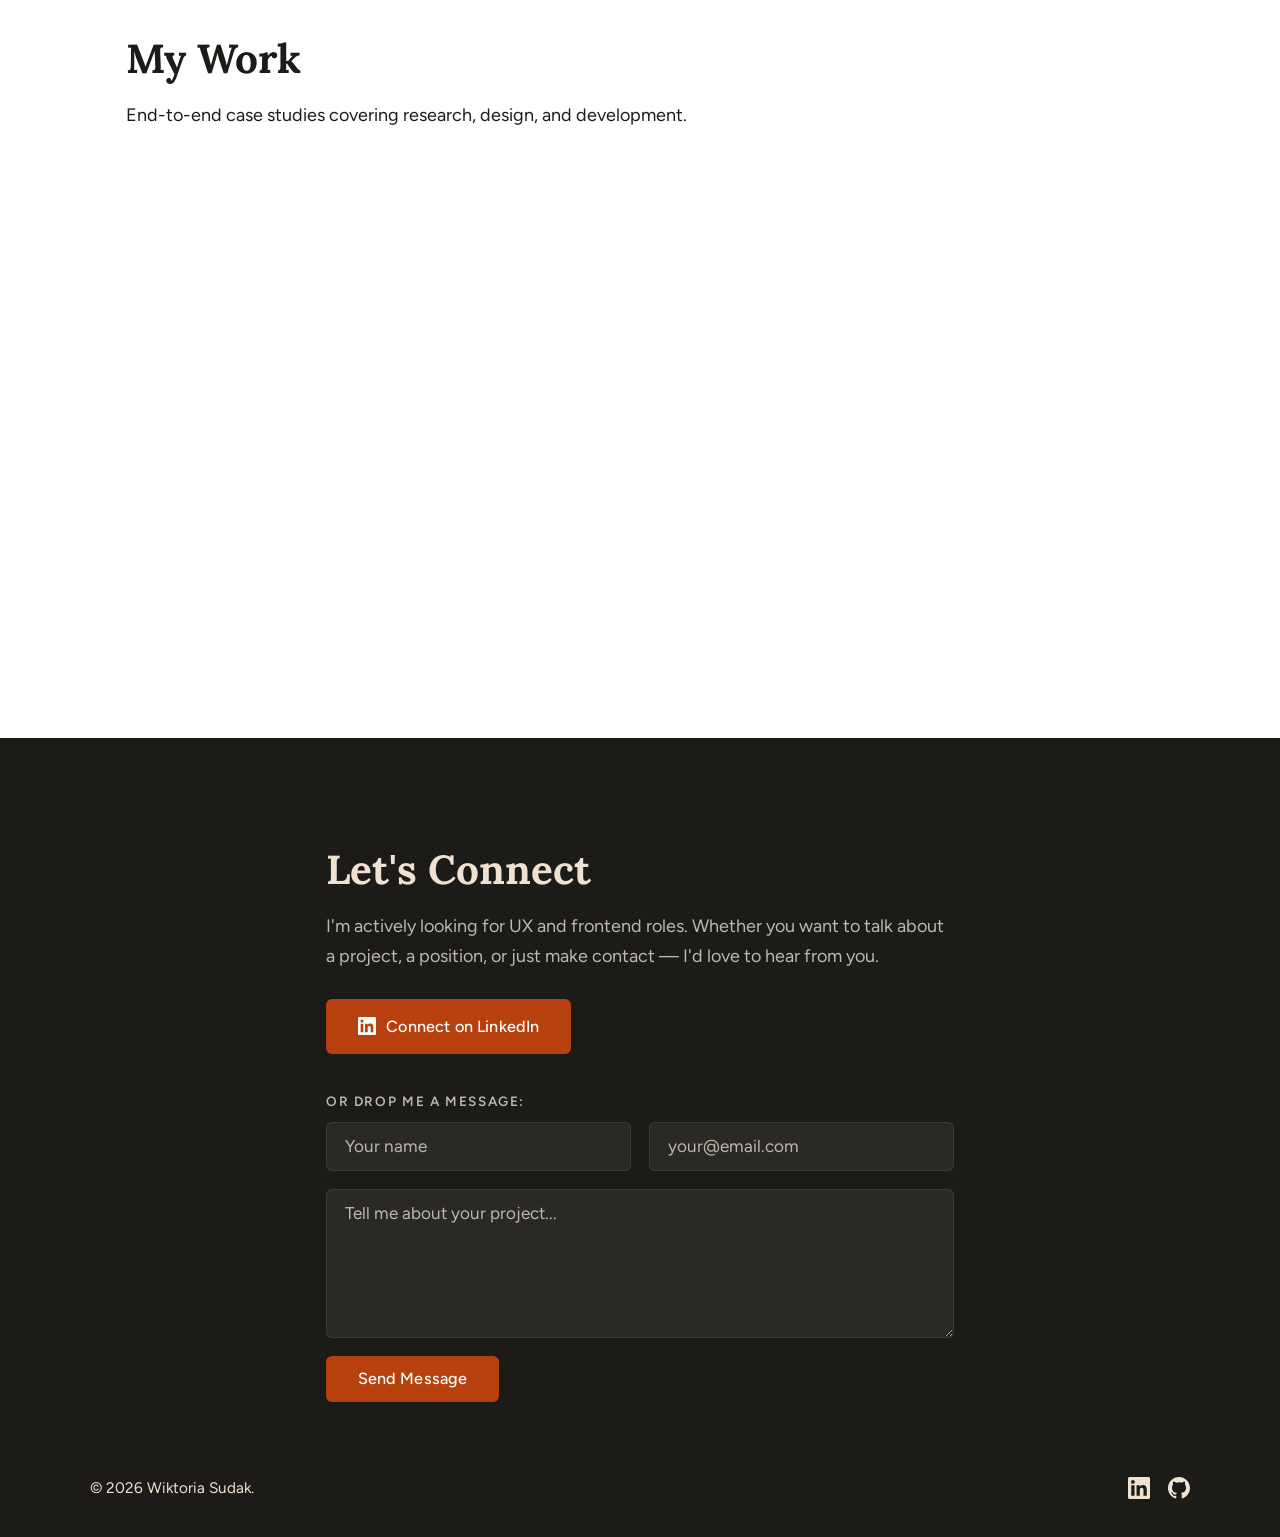
==== commit a605973d: "Metadata tweaks." ====
--- a/index.html
+++ b/index.html
@@ -7,7 +7,7 @@
       name="description"
       content="Wiktoria Sudak — UX Engineer portfolio. Designing and building thoughtful digital experiences."
     />
-    <title>Wiktoria Sudak — UX Engineer</title>
+    <title>Wiktoria Sudak | UX Engineer</title>
 
     <!-- Favicon -->
     <link rel="icon" type="image/png" href="assets/images/logo/logo-favicon.png" />
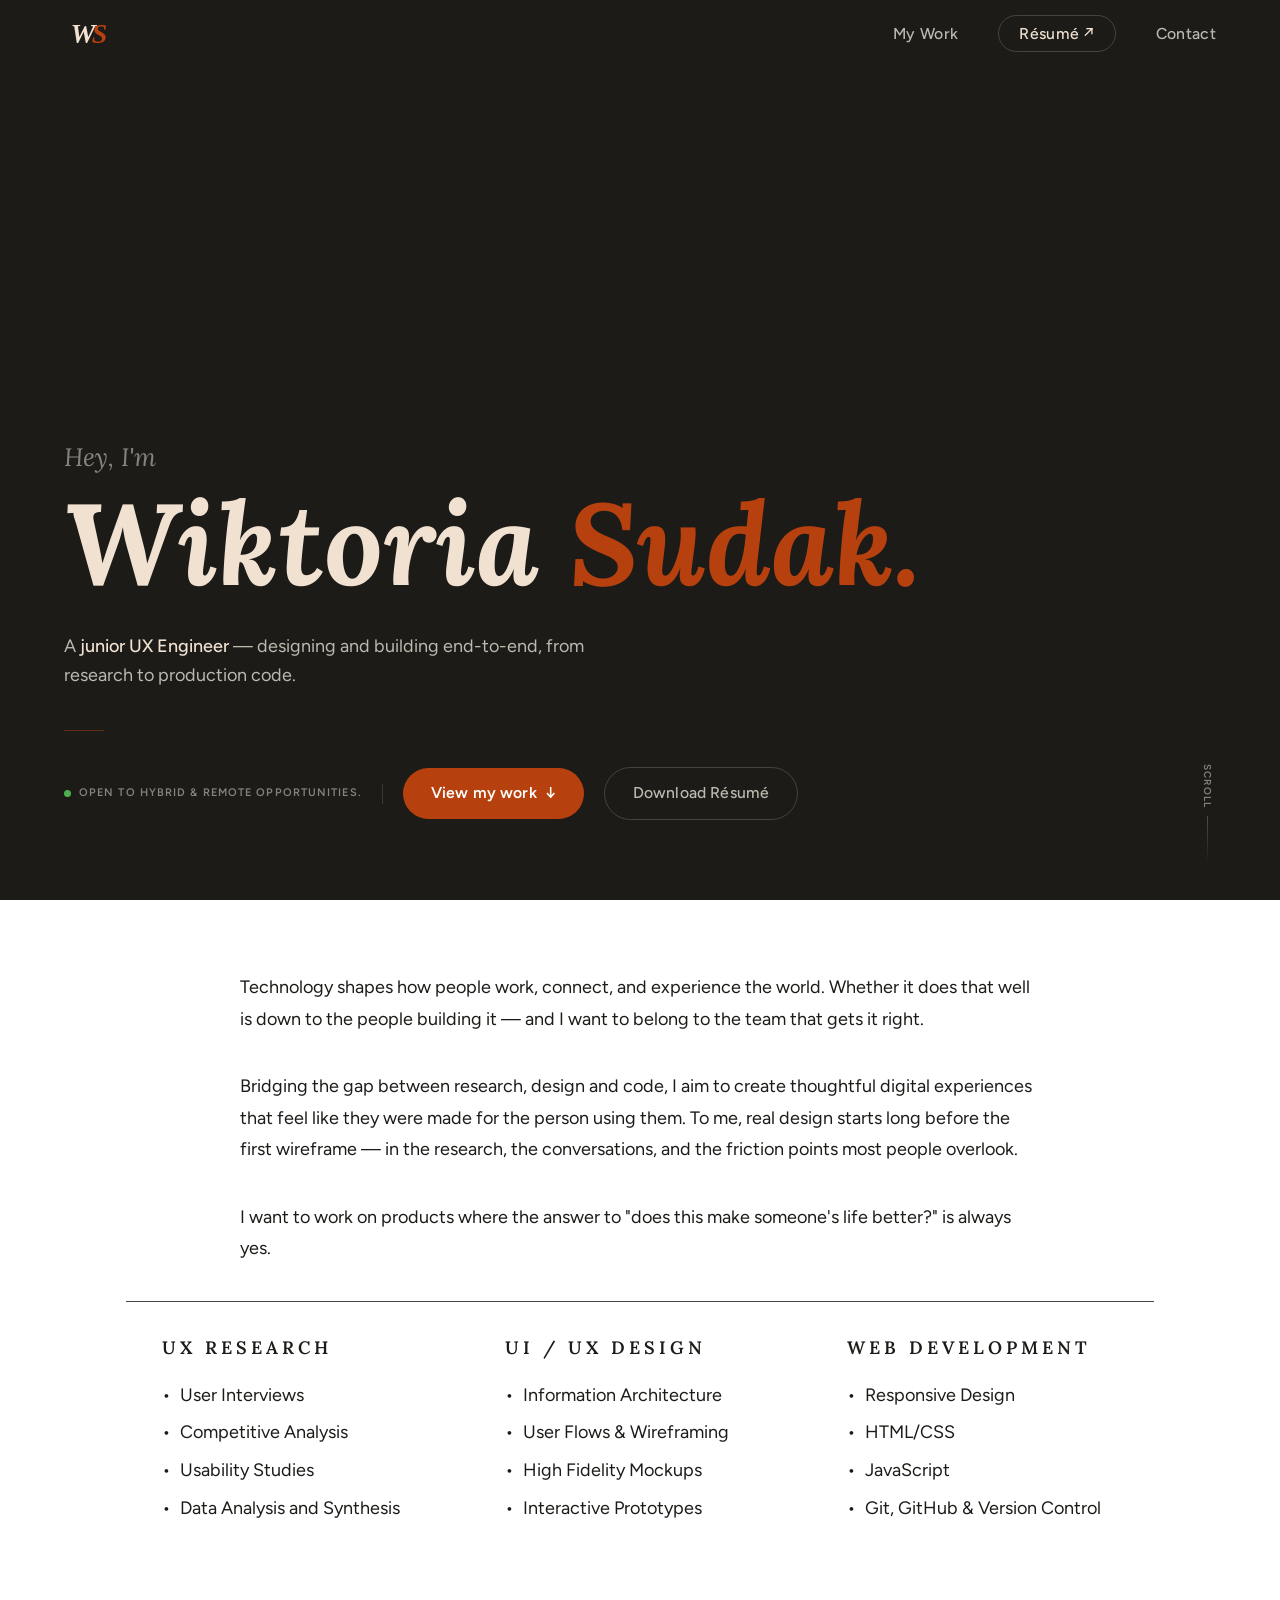
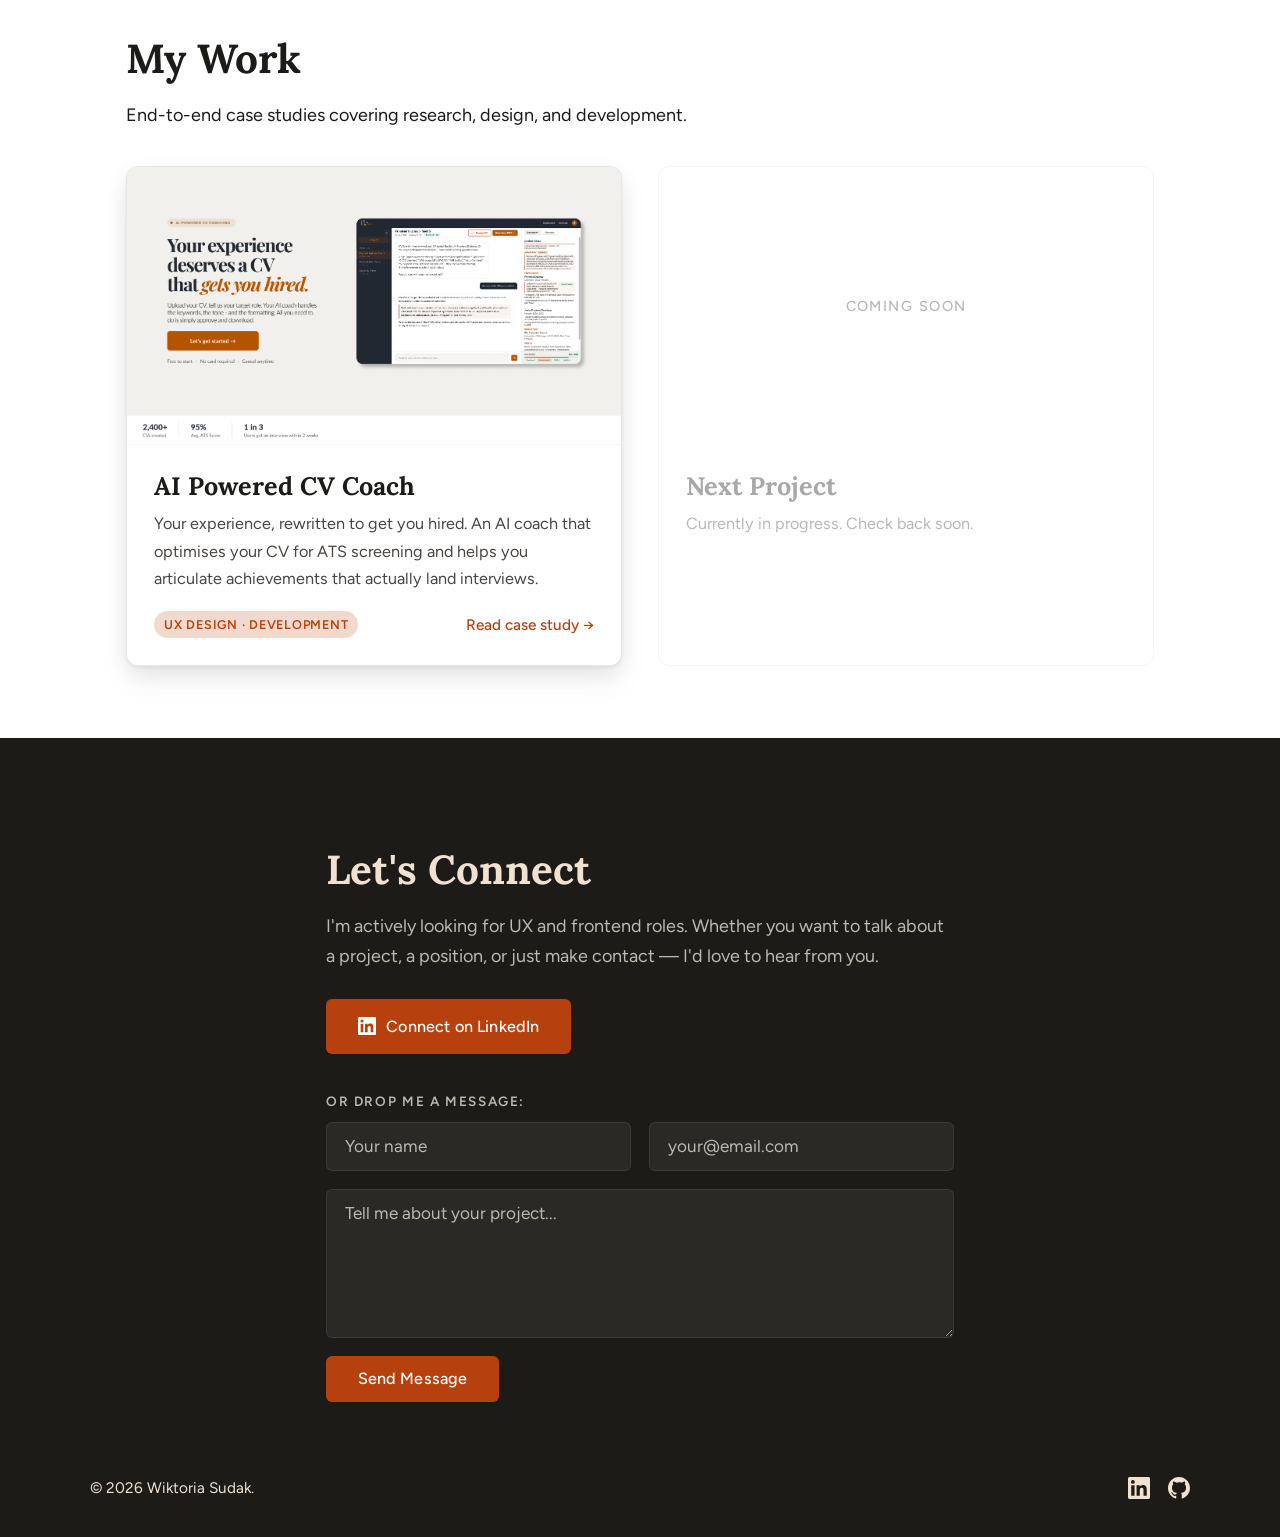
==== commit bde85da6: "Updated resume" ====
--- a/index.html
+++ b/index.html
@@ -41,7 +41,11 @@
 
         <ul class="nav-links">
           <li><a href="#work" class="nav-link scroll-to">My Work</a></li>
-          <li><a href="resume.html" class="nav-link nav-link--resume">Résumé ↗</a></li>
+          <!-- <li><a href="resume.html" class="nav-link nav-link--resume">Résumé ↗</a></li> -->
+          <li><a href="https://docs.google.com/document/d/1Z0ggdyvq_QeaA58U6NzFoHQ1bQ4maT_Gl6hraZnegC4/edit?usp=sharing"
+                class="nav-link nav-link--resume"
+                target="_blank"
+                rel="noopener noreferrer">Résumé ↗</a></li>
           <li><a href="#contact" class="nav-link scroll-to">Contact</a></li>
         </ul>
 
@@ -61,8 +65,7 @@
         </h1>
 
         <p class="hero-descriptor">
-          A <strong>junior UX Engineer</strong> based in France —
-          designing and building end-to-end, from research to production code.
+          A <strong>junior UX Engineer</strong> — designing and building end-to-end, from research to production code.
         </p>
 
         <div class="hero-rule"></div>
